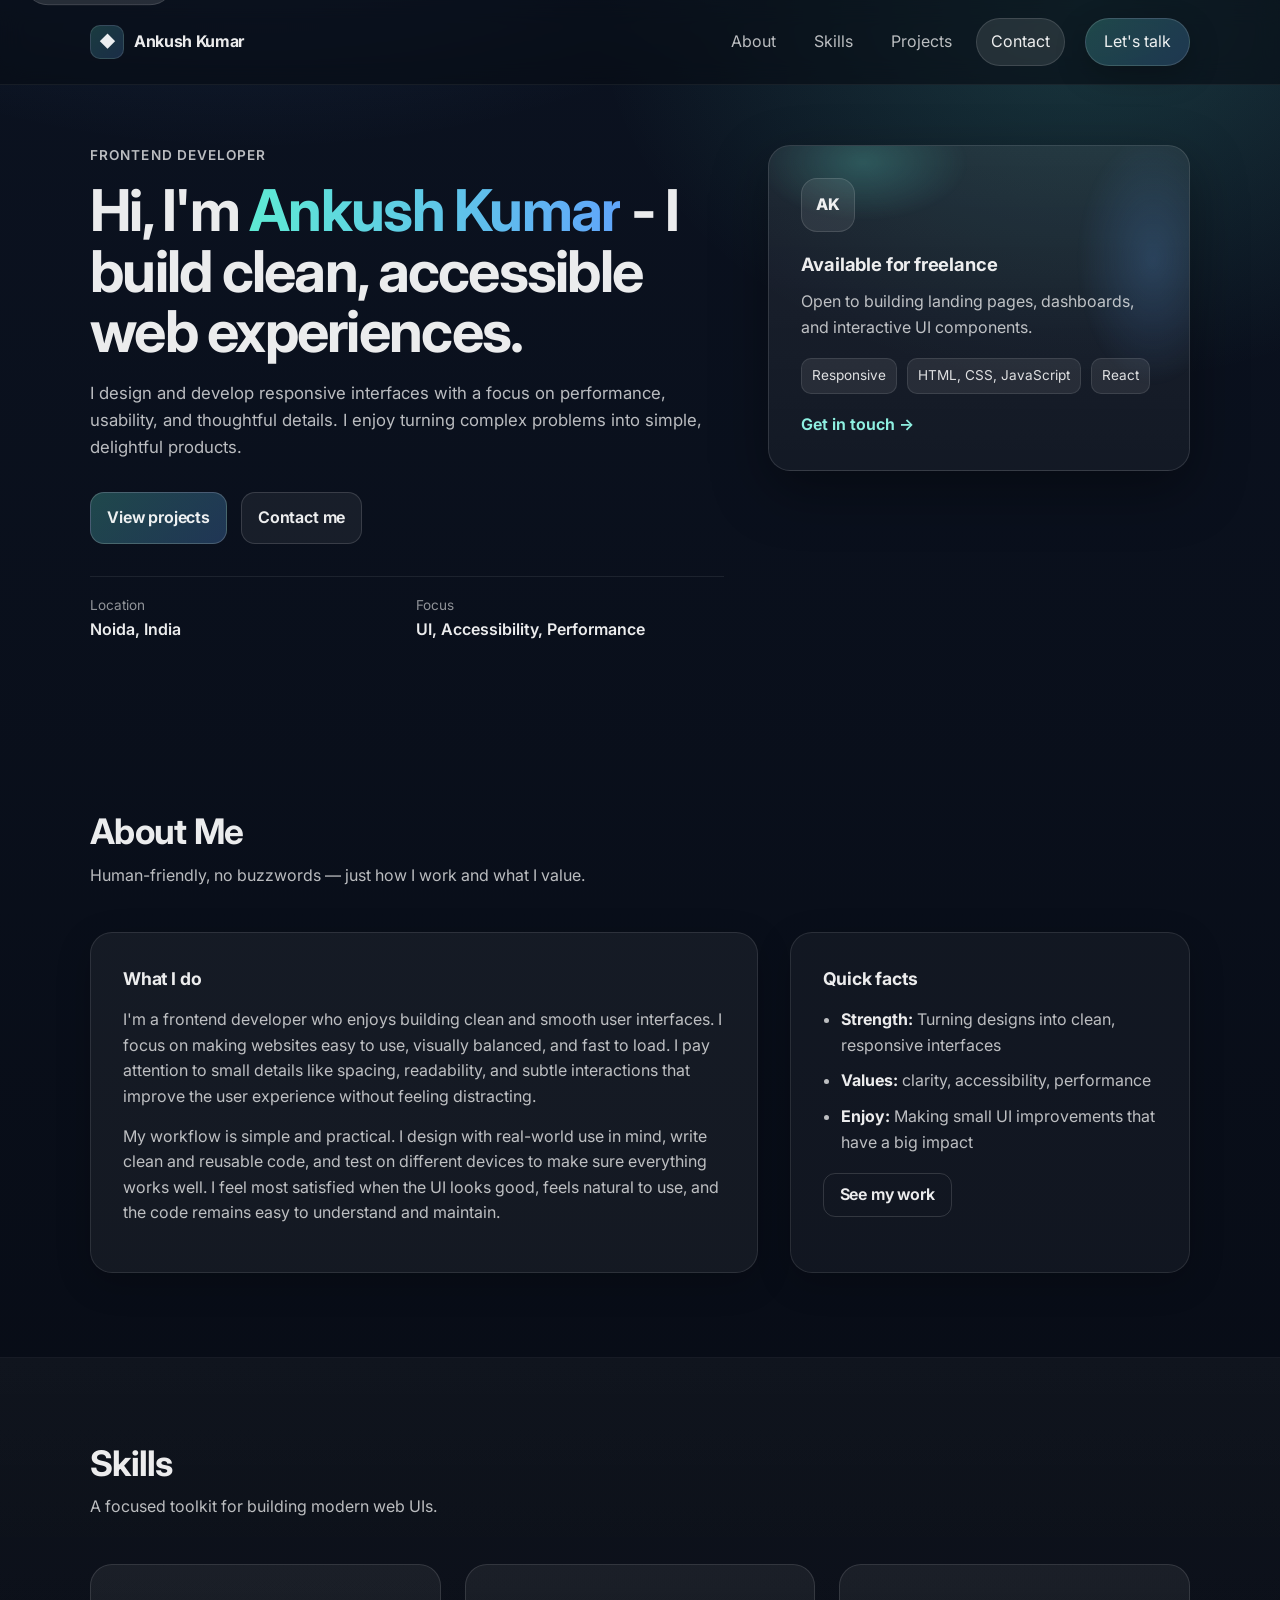
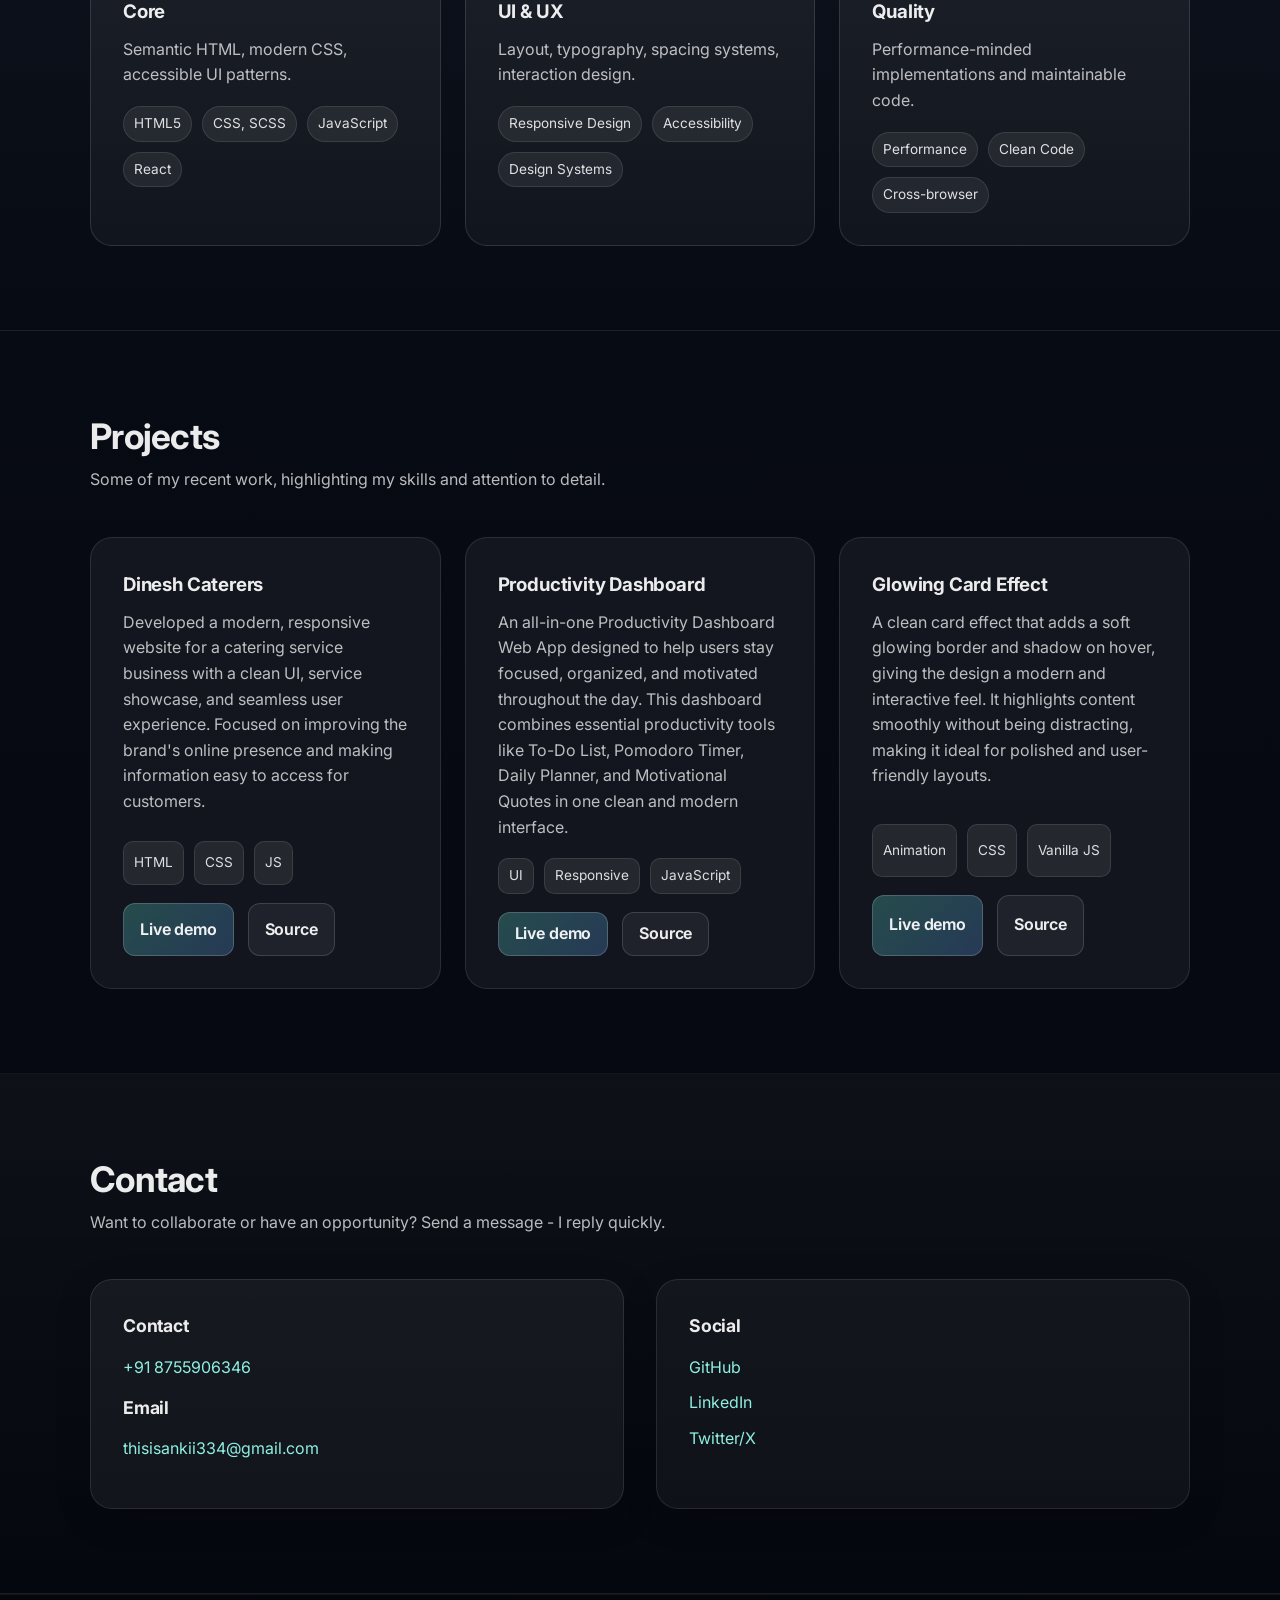
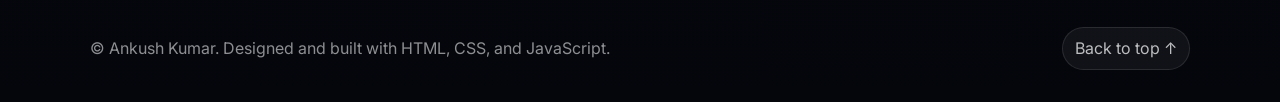
==== index.html @ 3cecad6c "initial" ====
<!doctype html>
<html lang="en">

<head>
    <meta charset="UTF-8" />
    <meta name="viewport" content="width=device-width, initial-scale=1" />
    <meta name="description" content="Personal portfolio of a Frontend Developer — projects, skills, and contact." />

    <title>Portfolio | Frontend Developer</title>

    <!--
      Tip: Replace "Your Name" everywhere with your real name.
      This site uses no frameworks/libraries — only HTML/CSS/JS.
    -->
    <link rel="preconnect" href="https://fonts.googleapis.com" />
    <link rel="preconnect" href="https://fonts.gstatic.com" crossorigin />
    <link href="https://fonts.googleapis.com/css2?family=Inter:wght@400;500;600;700&display=swap" rel="stylesheet" />

    <link rel="stylesheet" href="style.css" />
    <script defer src="script.js"></script>
</head>

<body>
    <!-- Skip link for keyboard/screen-reader users -->
    <a class="skip-link" href="#main">Skip to content</a>

    <!-- =========================
      Header / Navigation
    ========================== -->
    <header class="site-header" id="top">
        <div class="container header-inner">
            <a class="brand" href="#top" aria-label="Go to top">
                <span class="brand-mark" aria-hidden="true">◆</span>
                <span class="brand-text">Ankush Kumar</span>
            </a>

            <button class="nav-toggle" type="button" aria-expanded="false" aria-controls="site-nav">
                <span class="sr-only">Toggle navigation</span>
                <span class="nav-toggle-lines" aria-hidden="true"></span>
            </button>

            <nav class="site-nav" id="site-nav" aria-label="Primary">
                <a class="nav-link" href="#about">About</a>
                <a class="nav-link" href="#skills">Skills</a>
                <a class="nav-link" href="#projects">Projects</a>
                <a class="nav-link" href="#contact">Contact</a>
                <a class="nav-cta" href="#contact">Let's talk</a>
            </nav>
        </div>
    </header>

    <!-- =========================
      Main
    ========================== -->
    <main id="main">
        <!-- =========================
        Hero
      ========================== -->
        <section class="section hero" aria-label="Introduction">
            <div class="container hero-grid">
                <div class="hero-copy">
                    <p class="eyebrow">Frontend Developer</p>
                    <h1 class="hero-title">
                        Hi, I'm <span class="accent">Ankush Kumar</span> - I build clean, accessible web
                        experiences.
                    </h1>
                    <p class="hero-subtitle">
                        I design and develop responsive interfaces with a focus on performance, usability, and
                        thoughtful details. I enjoy turning complex problems into simple, delightful products.
                    </p>

                    <div class="hero-actions">
                        <a class="btn btn-primary" href="#projects">View projects</a>
                        <a class="btn btn-ghost" href="#contact">Contact me</a>
                    </div>

                    <div class="hero-meta">
                        <div class="meta-item">
                            <span class="meta-label">Location</span>
                            <span class="meta-value">Noida, India</span>
                        </div>
                        <div class="meta-item">
                            <span class="meta-label">Focus</span>
                            <span class="meta-value">UI, Accessibility, Performance</span>
                        </div>
                    </div>
                </div>

                <!-- A simple "profile card" (no image required). Replace with your photo if desired. -->
                <div class="hero-card" aria-label="Profile highlight">
                    <div class="card-surface">
                        <div class="avatar" aria-hidden="true">
                            <span>AK</span>
                        </div>
                        <p class="card-title">Available for freelance</p>
                        <p class="card-text">
                            Open to building landing pages, dashboards, and interactive UI components.
                        </p>
                        <div class="card-tags" aria-label="Highlights">
                            <span class="tag">Responsive</span>
                            <span class="tag">HTML, CSS, JavaScript</span>
                            <span class="tag">React</span>
                        </div>
                        <a class="card-link" href="#contact">Get in touch →</a>
                    </div>
                </div>
            </div>
        </section>

        <!-- =========================
        About
      ========================== -->
        <section class="section" id="about" aria-labelledby="about-title">
            <div class="container">
                <div class="section-head">
                    <h2 class="section-title" id="about-title">About Me</h2>
                    <p class="section-kicker">
                        Human-friendly, no buzzwords — just how I work and what I value.
                    </p>
                </div>

                <div class="about-grid">
                    <article class="panel">
                        <h3 class="panel-title">What I do</h3>
                        <p class="panel-text">
                            I'm a frontend developer who enjoys building clean and smooth user interfaces. I focus on
                            making websites easy to use, visually balanced, and fast to load. I pay attention to small
                            details like spacing, readability, and subtle interactions that improve the user experience
                            without feeling distracting.
                        </p>
                        <p class="panel-text">
                            My workflow is simple and practical. I design with real-world use in mind, write clean and
                            reusable code, and test on different devices to make sure everything works well. I feel most
                            satisfied when the UI looks good, feels natural to use, and the code remains easy to
                            understand and maintain.
                        </p>
                    </article>

                    <aside class="panel panel-muted" aria-label="Quick facts">
                        <h3 class="panel-title">Quick facts</h3>
                        <ul class="facts">
                            <li><strong>Strength:</strong> Turning designs into clean, responsive interfaces</li>
                            <li><strong>Values:</strong> clarity, accessibility, performance</li>
                            <li><strong>Enjoy:</strong> Making small UI improvements that have a big impact</li>
                        </ul>
                        <a class="btn btn-small" href="#projects">See my work</a>
                    </aside>
                </div>
            </div>
        </section>

        <!-- =========================
        Skills
      ========================== -->
        <section class="section section-alt" id="skills" aria-labelledby="skills-title">
            <div class="container">
                <div class="section-head">
                    <h2 class="section-title" id="skills-title">Skills</h2>
                    <p class="section-kicker">A focused toolkit for building modern web UIs.</p>
                </div>

                <div class="skills-grid" role="list">
                    <div class="skill-card" role="listitem">
                        <h3 class="skill-title">Core</h3>
                        <p class="skill-text">Semantic HTML, modern CSS, accessible UI patterns.</p>
                        <div class="pill-row" aria-label="Core skills">
                            <span class="pill">HTML5</span>
                            <span class="pill">CSS, SCSS</span>
                            <span class="pill">JavaScript</span>
                            <span class="pill">React</span>
                        </div>
                    </div>

                    <div class="skill-card" role="listitem">
                        <h3 class="skill-title">UI & UX</h3>
                        <p class="skill-text">Layout, typography, spacing systems, interaction design.</p>
                        <div class="pill-row" aria-label="UI skills">
                            <span class="pill">Responsive Design</span>
                            <span class="pill">Accessibility</span>
                            <span class="pill">Design Systems</span>
                        </div>
                    </div>

                    <div class="skill-card" role="listitem">
                        <h3 class="skill-title">Quality</h3>
                        <p class="skill-text">Performance-minded implementations and maintainable code.</p>
                        <div class="pill-row" aria-label="Quality skills">
                            <span class="pill">Performance</span>
                            <span class="pill">Clean Code</span>
                            <span class="pill">Cross-browser</span>
                        </div>
                    </div>
                </div>
            </div>
        </section>

        <!-- =========================
        Projects
      ========================== -->
        <section class="section" id="projects" aria-labelledby="projects-title">
            <div class="container">
                <div class="section-head">
                    <h2 class="section-title" id="projects-title">Projects</h2>
                    <p class="section-kicker">
                        Some of my recent work, highlighting my skills and attention to detail.
                    </p>
                </div>

                <div class="projects-grid">
                    <article class="project-card">
                        <div class="project-top">
                            <h3 class="project-title">Dinesh Caterers</h3>
                            <p class="project-desc">
                                Developed a modern, responsive website for a catering service business with a clean UI,
                                service showcase, and seamless user experience. Focused on improving the brand's online
                                presence and making
                                information easy to access for customers.
                            </p>
                        </div>
                        <div class="project-tags" aria-label="Tech used">
                            <span class="tag">HTML</span>
                            <span class="tag">CSS</span>
                            <span class="tag">JS</span>
                        </div>
                        <div class="project-actions">
                            <a class="btn btn-small btn-primary" href="https://www.dineshcaterers.com/" target="_blank"
                                rel="noreferrer">
                                Live demo
                            </a>
                            <a class="btn btn-small btn-ghost" href="https://github.com/Ankush4021/Dinesh-Caterers"
                                target="_blank" rel="noreferrer">
                                Source
                            </a>
                        </div>
                    </article>

                    <article class="project-card">
                        <div class="project-top">
                            <h3 class="project-title">Productivity Dashboard </h3>
                                <p class="project-desc">
                                    An all-in-one Productivity Dashboard Web App designed to help users stay focused,
                                    organized, and motivated throughout the day. This dashboard combines essential productivity tools like To-Do List, Pomodoro Timer, Daily Planner, and Motivational Quotes in one clean and modern interface.
                                </p>
                        </div>
                        <div class="project-tags" aria-label="Tech used">
                            <span class="tag">UI</span>
                            <span class="tag">Responsive</span>
                            <span class="tag">JavaScript</span>
                        </div>
                        <div class="project-actions">
                            <a class="btn btn-small btn-primary" href="https://ankush4021.github.io/Productivity-DashBoard/" target="_blank" rel="noreferrer">
                                Live demo
                            </a>
                            <a class="btn btn-small btn-ghost" href="https://github.com/Ankush4021/Productivity-DashBoard" target="_blank" rel="noreferrer">
                                Source
                            </a>
                        </div>
                    </article>

                    <article class="project-card">
                        <div class="project-top">
                            <h3 class="project-title">Glowing Card Effect</h3>
                            <p class="project-desc">
                                A clean card effect that adds a soft glowing border and shadow on hover, giving the design a modern and interactive feel. It highlights content smoothly without being distracting, making it ideal for polished and user-friendly layouts.
                            </p>
                        </div>
                        <div class="project-tags" aria-label="Tech used">
                            <span class="tag">Animation</span>
                            <span class="tag">CSS</span>
                            <span class="tag">Vanilla JS</span>
                        </div>
                        <div class="project-actions">
                            <a class="btn btn-small btn-primary" href="https://ankush4021.github.io/Cohort2.0Tasks/Tasks/Task11/index.html" target="_blank" rel="noreferrer">
                                Live demo
                            </a>
                            <a class="btn btn-small btn-ghost" href="https://github.com/Ankush4021/Cohort2.0Tasks" target="_blank" rel="noreferrer">
                                Source
                            </a>
                        </div>
                    </article>
                </div>
            </div>
        </section>

        <!-- =========================
        Contact
      ========================== -->
        <section class="section section-alt" id="contact" aria-labelledby="contact-title">
            <div class="container">
                <div class="section-head">
                    <h2 class="section-title" id="contact-title">Contact</h2>
                    <p class="section-kicker">
                        Want to collaborate or have an opportunity? Send a message - I reply quickly.
                    </p>
                </div>

                <div class="contact-grid">
                    <div class="panel">
                        <h3 class="panel-title">Contact</h3>
                        <p class="panel-text">
                            <a class="link" href="tel:+918755906346">+91 8755906346</a>
                        </p>
                        <h3 class="panel-title">Email</h3>
                        <p class="panel-text">
                            <a class="link" href="mailto:thisisankii334@gmail.com">thisisankii334@gmail.com</a>
                        </p>
                        
                    </div>

                    <div class="panel panel-muted">
                        <h3 class="panel-title">Social</h3>
                        <ul class="social-links" aria-label="Social links">
                            <li><a class="link" href="https://github.com/Ankush4021" target="_blank" rel="noreferrer">GitHub</a></li>
                            <li><a class="link" href="www.linkedin.com/in/ankush-kumar-b07173226" target="_blank" rel="noreferrer">LinkedIn</a></li>
                            <li><a class="link" href="https://x.com/ankushkumar1815" target="_blank" rel="noreferrer">Twitter/X</a></li>
                        </ul>
                        
                    </div>
                </div>
            </div>
        </section>
    </main>

    <!-- =========================
      Footer
    ========================== -->
    <footer class="site-footer">
        <div class="container footer-inner">
            <p class="footer-text">
                © <span id="year"></span> Ankush Kumar. Designed and built with HTML, CSS, and JavaScript.
            </p>
            <a class="back-to-top" href="#main">Back to top ↑</a>
        </div>
    </footer>
</body>

</html>
---- style.css ----
/* =========================
   Design Tokens
========================= */
:root {
  /* Typography */
  --font-sans: "Inter", system-ui, -apple-system, Segoe UI, Roboto, Arial, sans-serif;

  /* Colors */
  --bg: #0b1220;
  --bg-2: #0f1a2f;
  --surface: rgba(255, 255, 255, 0.06);
  --surface-2: rgba(255, 255, 255, 0.1);
  --text: rgba(255, 255, 255, 0.92);
  --muted: rgba(255, 255, 255, 0.72);
  --faint: rgba(255, 255, 255, 0.55);
  --border: rgba(255, 255, 255, 0.12);
  --shadow: 0 20px 55px rgba(0, 0, 0, 0.35);

  --accent: #5eead4; /* teal */
  --accent-2: #60a5fa; /* blue */

  /* Radii */
  --r-sm: 10px;
  --r-md: 16px;
  --r-lg: 22px;

  /* Spacing scale */
  --s-1: 6px;
  --s-2: 10px;
  --s-3: 14px;
  --s-4: 18px;
  --s-5: 24px;
  --s-6: 32px;
  --s-7: 44px;
  --s-8: 60px;
  --s-9: 84px;

  /* Motion */
  --ease: cubic-bezier(0.22, 1, 0.36, 1);
  --dur-1: 160ms;
  --dur-2: 260ms;
  --dur-3: 520ms;
}

/* =========================
   Base / Reset
========================= */
*,
*::before,
*::after {
  box-sizing: border-box;
}

html {
  scroll-behavior: smooth; /* JS also enhances this for older cases + offset handling */
}

/* Ensure in-page anchors don't hide behind the sticky header */
section[id] {
  scroll-margin-top: 92px;
}

body {
  margin: 0;
  font-family: var(--font-sans);
  color: var(--text);
  background:
    radial-gradient(1200px 800px at 20% -10%, rgba(96, 165, 250, 0.22), transparent 60%),
    radial-gradient(900px 700px at 85% 0%, rgba(94, 234, 212, 0.18), transparent 55%),
    linear-gradient(180deg, var(--bg), #070b14 55%, #05070e 100%);
  line-height: 1.6;
}

img {
  max-width: 100%;
  display: block;
}

a {
  color: inherit;
  text-decoration: none;
}

/* Visible focus for keyboard users */
:focus-visible {
  outline: 3px solid color-mix(in srgb, var(--accent) 70%, white 30%);
  outline-offset: 3px;
}

/* Screen-reader-only text */
.sr-only {
  position: absolute;
  width: 1px;
  height: 1px;
  padding: 0;
  margin: -1px;
  overflow: hidden;
  clip: rect(0, 0, 0, 0);
  border: 0;
}

/* Skip link (appears on focus) */
.skip-link {
  position: absolute;
  left: var(--s-5);
  top: var(--s-5);
  padding: var(--s-2) var(--s-4);
  border-radius: 999px;
  background: rgba(255, 255, 255, 0.12);
  border: 1px solid var(--border);
  transform: translateY(-140%);
  transition: transform var(--dur-2) var(--ease);
  z-index: 999;
}
.skip-link:focus {
  transform: translateY(0);
}

/* =========================
   Layout Helpers
========================= */
.container {
  width: min(1100px, calc(100% - 2 * var(--s-5)));
  margin-inline: auto;
}

.section {
  padding: var(--s-9) 0;
}

.section-alt {
  background: linear-gradient(180deg, rgba(255, 255, 255, 0.03), transparent);
  border-top: 1px solid rgba(255, 255, 255, 0.06);
  border-bottom: 1px solid rgba(255, 255, 255, 0.06);
}

.section-head {
  display: grid;
  gap: var(--s-2);
  margin-bottom: var(--s-7);
}

.section-title {
  font-size: clamp(1.6rem, 1.1rem + 1.6vw, 2.2rem);
  line-height: 1.2;
  letter-spacing: -0.02em;
  margin: 0;
}

.section-kicker {
  margin: 0;
  color: var(--muted);
  max-width: 65ch;
}

/* =========================
   Header / Nav
========================= */
.site-header {
  position: sticky;
  top: 0;
  z-index: 50;
  backdrop-filter: blur(12px);
  background: rgba(8, 12, 20, 0.62);
  border-bottom: 1px solid rgba(255, 255, 255, 0.06);
}

.header-inner {
  display: flex;
  align-items: center;
  justify-content: space-between;
  padding: var(--s-4) 0;
}

.brand {
  display: inline-flex;
  align-items: center;
  gap: var(--s-2);
  font-weight: 700;
  letter-spacing: -0.02em;
}

.brand-mark {
  display: inline-grid;
  place-items: center;
  width: 34px;
  height: 34px;
  border-radius: 10px;
  background: linear-gradient(135deg, rgba(94, 234, 212, 0.2), rgba(96, 165, 250, 0.2));
  border: 1px solid rgba(255, 255, 255, 0.12);
}

.site-nav {
  display: flex;
  align-items: center;
  gap: var(--s-2);
}

.nav-link {
  padding: var(--s-2) var(--s-3);
  border-radius: 999px;
  color: var(--muted);
  transition:
    background var(--dur-1) var(--ease),
    color var(--dur-1) var(--ease),
    transform var(--dur-1) var(--ease);
}
.nav-link:hover {
  color: var(--text);
  background: rgba(255, 255, 255, 0.08);
  transform: translateY(-1px);
}
.nav-link.is-active {
  color: var(--text);
  background: rgba(255, 255, 255, 0.10);
  border: 1px solid rgba(255, 255, 255, 0.12);
}

.nav-cta {
  margin-left: var(--s-2);
  padding: var(--s-2) var(--s-4);
  border-radius: 999px;
  background: linear-gradient(135deg, rgba(94, 234, 212, 0.22), rgba(96, 165, 250, 0.22));
  border: 1px solid rgba(255, 255, 255, 0.14);
  box-shadow: 0 10px 30px rgba(0, 0, 0, 0.25);
  transition: transform var(--dur-2) var(--ease), background var(--dur-2) var(--ease);
}
.nav-cta:hover {
  transform: translateY(-1px);
  background: linear-gradient(135deg, rgba(94, 234, 212, 0.28), rgba(96, 165, 250, 0.28));
}

/* Mobile nav button */
.nav-toggle {
  display: none;
  border: 1px solid rgba(255, 255, 255, 0.14);
  background: rgba(255, 255, 255, 0.06);
  border-radius: 12px;
  width: 44px;
  height: 44px;
  padding: 0;
  cursor: pointer;
}

.nav-toggle-lines {
  width: 18px;
  height: 2px;
  background: var(--text);
  display: block;
  margin-inline: auto;
  position: relative;
  border-radius: 999px;
}
.nav-toggle-lines::before,
.nav-toggle-lines::after {
  content: "";
  position: absolute;
  left: 0;
  width: 18px;
  height: 2px;
  background: var(--text);
  border-radius: 999px;
  transition: transform var(--dur-2) var(--ease), top var(--dur-2) var(--ease);
}
.nav-toggle-lines::before {
  top: -6px;
}
.nav-toggle-lines::after {
  top: 6px;
}

/* When mobile menu is open, animate hamburger into an X */
.site-header.is-open .nav-toggle-lines {
  background: transparent;
}
.site-header.is-open .nav-toggle-lines::before {
  top: 0;
  transform: rotate(45deg);
}
.site-header.is-open .nav-toggle-lines::after {
  top: 0;
  transform: rotate(-45deg);
}

/* =========================
   Hero
========================= */
.hero {
  padding-top: var(--s-8);
}

.hero-grid {
  display: grid;
  grid-template-columns: 1.2fr 0.8fr;
  align-items: start;
  gap: var(--s-7);
}

.eyebrow {
  margin: 0 0 var(--s-3);
  color: var(--muted);
  font-weight: 600;
  letter-spacing: 0.08em;
  text-transform: uppercase;
  font-size: 0.85rem;
}

.hero-title {
  margin: 0 0 var(--s-4);
  font-size: clamp(2.2rem, 1.4rem + 3.2vw, 3.6rem);
  line-height: 1.05;
  letter-spacing: -0.03em;
}

.accent {
  background: linear-gradient(90deg, var(--accent), var(--accent-2));
  -webkit-background-clip: text;
  background-clip: text;
  color: transparent;
}

.hero-subtitle {
  margin: 0 0 var(--s-6);
  color: var(--muted);
  font-size: 1.05rem;
  max-width: 68ch;
}

.hero-actions {
  display: flex;
  gap: var(--s-3);
  flex-wrap: wrap;
  margin-bottom: var(--s-6);
}

.hero-meta {
  display: grid;
  grid-template-columns: repeat(2, minmax(0, 1fr));
  gap: var(--s-4);
  padding-top: var(--s-4);
  border-top: 1px solid rgba(255, 255, 255, 0.08);
}

.meta-label {
  display: block;
  color: var(--faint);
  font-size: 0.85rem;
}
.meta-value {
  display: block;
  font-weight: 600;
}

.hero-card .card-surface {
  border-radius: var(--r-lg);
  background: linear-gradient(180deg, rgba(255, 255, 255, 0.07), rgba(255, 255, 255, 0.04));
  border: 1px solid rgba(255, 255, 255, 0.12);
  box-shadow: var(--shadow);
  padding: var(--s-6);
  position: relative;
  overflow: hidden;
  transform: translateY(0);
  transition: transform var(--dur-2) var(--ease);
}
.hero-card .card-surface:hover {
  transform: translateY(-4px);
}
.hero-card .card-surface::before {
  content: "";
  position: absolute;
  inset: -80px;
  background:
    radial-gradient(closest-side at 30% 20%, rgba(94, 234, 212, 0.22), transparent 60%),
    radial-gradient(closest-side at 80% 40%, rgba(96, 165, 250, 0.20), transparent 65%);
  filter: blur(2px);
  pointer-events: none;
}
.hero-card * {
  position: relative;
}

.avatar {
  width: 54px;
  height: 54px;
  border-radius: 16px;
  display: grid;
  place-items: center;
  font-weight: 800;
  background: rgba(255, 255, 255, 0.08);
  border: 1px solid rgba(255, 255, 255, 0.12);
  margin-bottom: var(--s-4);
}

.card-title {
  margin: 0 0 var(--s-2);
  font-weight: 700;
  font-size: 1.15rem;
  letter-spacing: -0.01em;
}
.card-text {
  margin: 0 0 var(--s-4);
  color: var(--muted);
}
.card-tags {
  display: flex;
  flex-wrap: wrap;
  gap: var(--s-2);
  margin-bottom: var(--s-4);
}
.tag {
  display: inline-flex;
  align-items: center;
  padding: 6px 10px;
  border-radius: 10px;
  font-size: 0.85rem;
  color: rgba(255, 255, 255, 0.85);
  background: rgba(255, 255, 255, 0.08);
  border: 1px solid rgba(255, 255, 255, 0.10);
}
.card-link {
  color: color-mix(in srgb, var(--accent) 70%, white 30%);
  font-weight: 650;
  transition: transform var(--dur-1) var(--ease);
  display: inline-flex;
  gap: 6px;
}
.card-link:hover {
  transform: translateX(2px);
}

/* =========================
   Buttons & Links
========================= */
.btn {
  display: inline-flex;
  align-items: center;
  justify-content: center;
  gap: 10px;
  padding: 12px 16px;
  border-radius: 14px;
  border: 1px solid rgba(255, 255, 255, 0.14);
  font-weight: 650;
  letter-spacing: -0.01em;
  transition:
    transform var(--dur-2) var(--ease),
    background var(--dur-2) var(--ease),
    border-color var(--dur-2) var(--ease);
}
.btn:hover {
  transform: translateY(-2px);
}

.btn-primary {
  background: linear-gradient(135deg, rgba(94, 234, 212, 0.26), rgba(96, 165, 250, 0.26));
  border-color: rgba(255, 255, 255, 0.18);
}
.btn-ghost {
  background: rgba(255, 255, 255, 0.06);
}
.btn-small {
  padding: 8px 16px;
  border-radius: 12px;
}

.link {
  color: color-mix(in srgb, var(--accent) 70%, white 30%);
  text-decoration: underline;
  text-decoration-thickness: 2px;
  text-underline-offset: 3px;
  transition: color var(--dur-1) var(--ease);
}
.link:hover {
  color: color-mix(in srgb, var(--accent-2) 70%, white 30%);
}

/* =========================
   Panels / Cards
========================= */
.panel {
  background: rgba(255, 255, 255, 0.05);
  border: 1px solid rgba(255, 255, 255, 0.10);
  border-radius: var(--r-lg);
  padding: var(--s-6);
  box-shadow: 0 10px 35px rgba(0, 0, 0, 0.20);
}
.panel-muted {
  background: rgba(255, 255, 255, 0.04);
}
.panel-title {
  margin: 0 0 var(--s-3);
  font-size: 1.1rem;
  letter-spacing: -0.01em;
}
.panel-text {
  margin: 0 0 var(--s-3);
  color: var(--muted);
}
.panel-text.small {
  font-size: 0.95rem;
  color: var(--faint);
}

/* =========================
   About
========================= */
.about-grid {
  display: grid;
  grid-template-columns: 1.25fr 0.75fr;
  gap: var(--s-6);
}

.facts {
  margin: 0 0 var(--s-4);
  padding-left: 18px;
  color: var(--muted);
}
.facts li {
  margin-bottom: var(--s-2);
}
.facts strong {
  color: var(--text);
}

/* =========================
   Skills
========================= */
.skills-grid {
  display: grid;
  grid-template-columns: repeat(3, minmax(0, 1fr));
  gap: var(--s-5);
}

.skill-card {
  border-radius: var(--r-lg);
  padding: var(--s-6);
  background: linear-gradient(180deg, rgba(255, 255, 255, 0.06), rgba(255, 255, 255, 0.04));
  border: 1px solid rgba(255, 255, 255, 0.12);
  transition: transform var(--dur-2) var(--ease), border-color var(--dur-2) var(--ease);
}
.skill-card:hover {
  transform: translateY(-4px);
  border-color: rgba(255, 255, 255, 0.18);
}
.skill-title {
  margin: 0 0 var(--s-2);
  letter-spacing: -0.01em;
}
.skill-text {
  margin: 0 0 var(--s-4);
  color: var(--muted);
}

.pill-row {
  display: flex;
  flex-wrap: wrap;
  gap: var(--s-2);
}
.pill {
  padding: 6px 10px;
  border-radius: 999px;
  background: rgba(255, 255, 255, 0.07);
  border: 1px solid rgba(255, 255, 255, 0.10);
  font-size: 0.85rem;
  color: rgba(255, 255, 255, 0.86);
}

/* =========================
   Projects
========================= */
.projects-grid {
  display: grid;
  grid-template-columns: repeat(3, minmax(0, 1fr));
  gap: var(--s-5);
}

.project-card {
  border-radius: var(--r-lg);
  padding: var(--s-6);
  background: rgba(255, 255, 255, 0.05);
  border: 1px solid rgba(255, 255, 255, 0.10);
  transition:
    transform var(--dur-2) var(--ease),
    border-color var(--dur-2) var(--ease),
    background var(--dur-2) var(--ease);
  display: grid;
  gap: var(--s-4);
}
.project-card:hover {
  transform: translateY(-4px);
  border-color: rgba(255, 255, 255, 0.18);
  background: rgba(255, 255, 255, 0.06);
}

.project-title {
  margin: 0 0 var(--s-2);
  letter-spacing: -0.01em;
}
.project-desc {
  margin: 0;
  color: var(--muted);
}
.project-tags {
  display: flex;
  flex-wrap: wrap;
  gap: var(--s-2);
}
.project-actions {
  display: flex;
  gap: var(--s-3);
  flex-wrap: wrap;
}

/* =========================
   Contact
========================= */
.contact-grid {
  display: grid;
  grid-template-columns: 1fr 1fr;
  gap: var(--s-6);
}

.social-links {
  list-style: none;
  margin: 0 0 var(--s-3);
  padding: 0;
  display: grid;
  gap: var(--s-2);
}

.panel a{
    text-decoration: none;
}

/* =========================
   Footer
========================= */
.site-footer {
  padding: var(--s-6) 0;
  border-top: 1px solid rgba(255, 255, 255, 0.06);
  background: rgba(0, 0, 0, 0.15);
}

.footer-inner {
  display: flex;
  align-items: center;
  justify-content: space-between;
  gap: var(--s-4);
  flex-wrap: wrap;
}
.footer-text {
  margin: 0;
  color: var(--faint);
}
.back-to-top {
  color: var(--muted);
  padding: 8px 12px;
  border-radius: 999px;
  border: 1px solid rgba(255, 255, 255, 0.10);
  background: rgba(255, 255, 255, 0.05);
  transition: transform var(--dur-2) var(--ease), background var(--dur-2) var(--ease);
}
.back-to-top:hover {
  transform: translateY(-2px);
  background: rgba(255, 255, 255, 0.07);
}

/* =========================
   Scroll-reveal (JS toggles .is-visible)
========================= */
.reveal {
  opacity: 0;
  transform: translateY(10px);
  transition:
    opacity var(--dur-3) var(--ease),
    transform var(--dur-3) var(--ease);
}
.reveal.is-visible {
  opacity: 1;
  transform: translateY(0);
}

/* =========================
   Responsive
========================= */
@media (max-width: 980px) {
  .hero-grid {
    grid-template-columns: 1fr;
  }
  .hero-card {
    max-width: 520px;
  }
  .about-grid {
    grid-template-columns: 1fr;
  }
  .skills-grid {
    grid-template-columns: 1fr;
  }
  .projects-grid {
    grid-template-columns: 1fr;
  }
  .contact-grid {
    grid-template-columns: 1fr;
  }

  /* Mobile nav: collapsible menu */
  .nav-toggle {
    display: inline-flex;
    align-items: center;
    justify-content: center;
  }
  .site-nav {
    position: absolute;
    top: 100%;
    left: 0;
    right: 0;
    padding: var(--s-4);
    margin: 0;
    display: grid;
    gap: var(--s-2);
    background: rgba(8, 12, 20, 0.92);
    border-bottom: 1px solid rgba(255, 255, 255, 0.08);
    transform-origin: top;
    transform: scaleY(0.92);
    opacity: 0;
    pointer-events: none;
    transition: opacity var(--dur-2) var(--ease), transform var(--dur-2) var(--ease);
  }
  .site-header {
    position: sticky;
  }
  .site-header.is-open .site-nav {
    opacity: 1;
    transform: scaleY(1);
    pointer-events: auto;
  }
  .nav-cta {
    margin-left: 0;
    text-align: center;
  }
}

/* Respect user motion preferences */
@media (prefers-reduced-motion: reduce) {
  html {
    scroll-behavior: auto;
  }
  * {
    transition-duration: 0.01ms !important;
    animation-duration: 0.01ms !important;
    animation-iteration-count: 1 !important;
  }
}
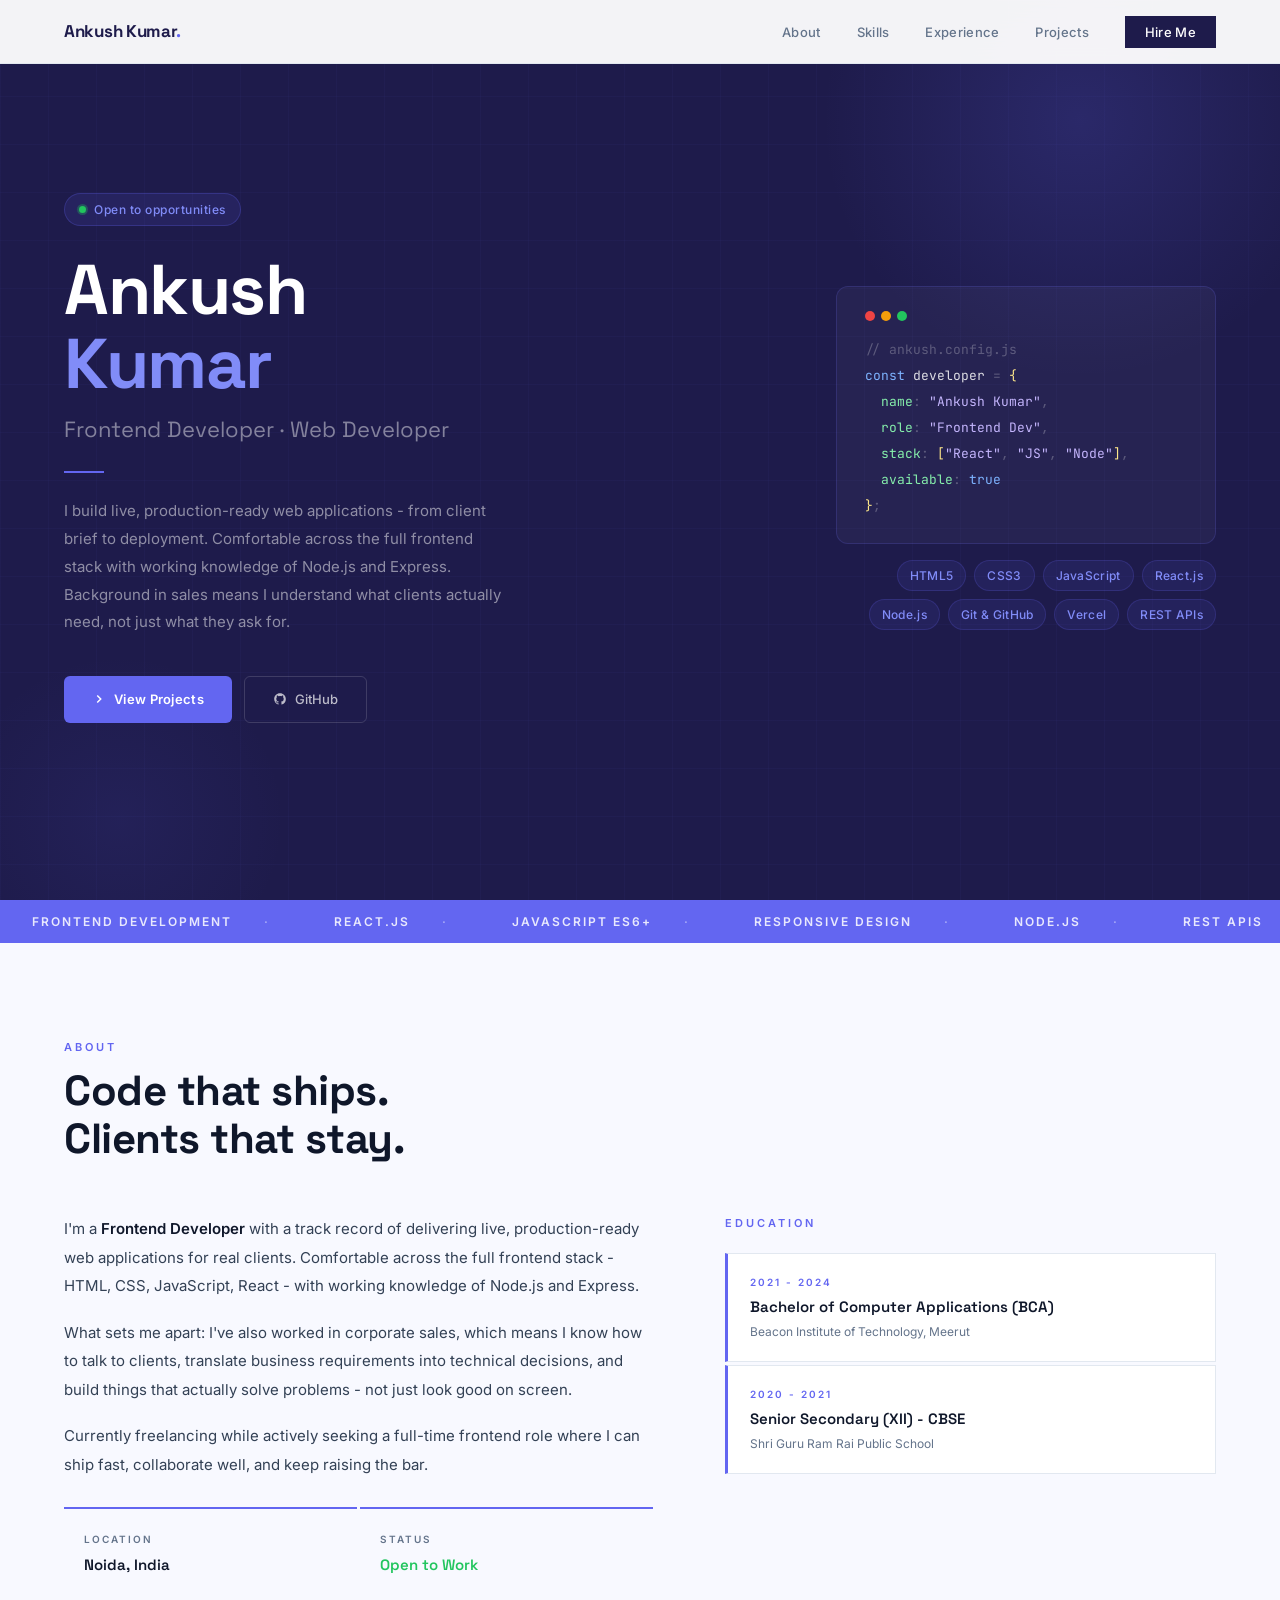
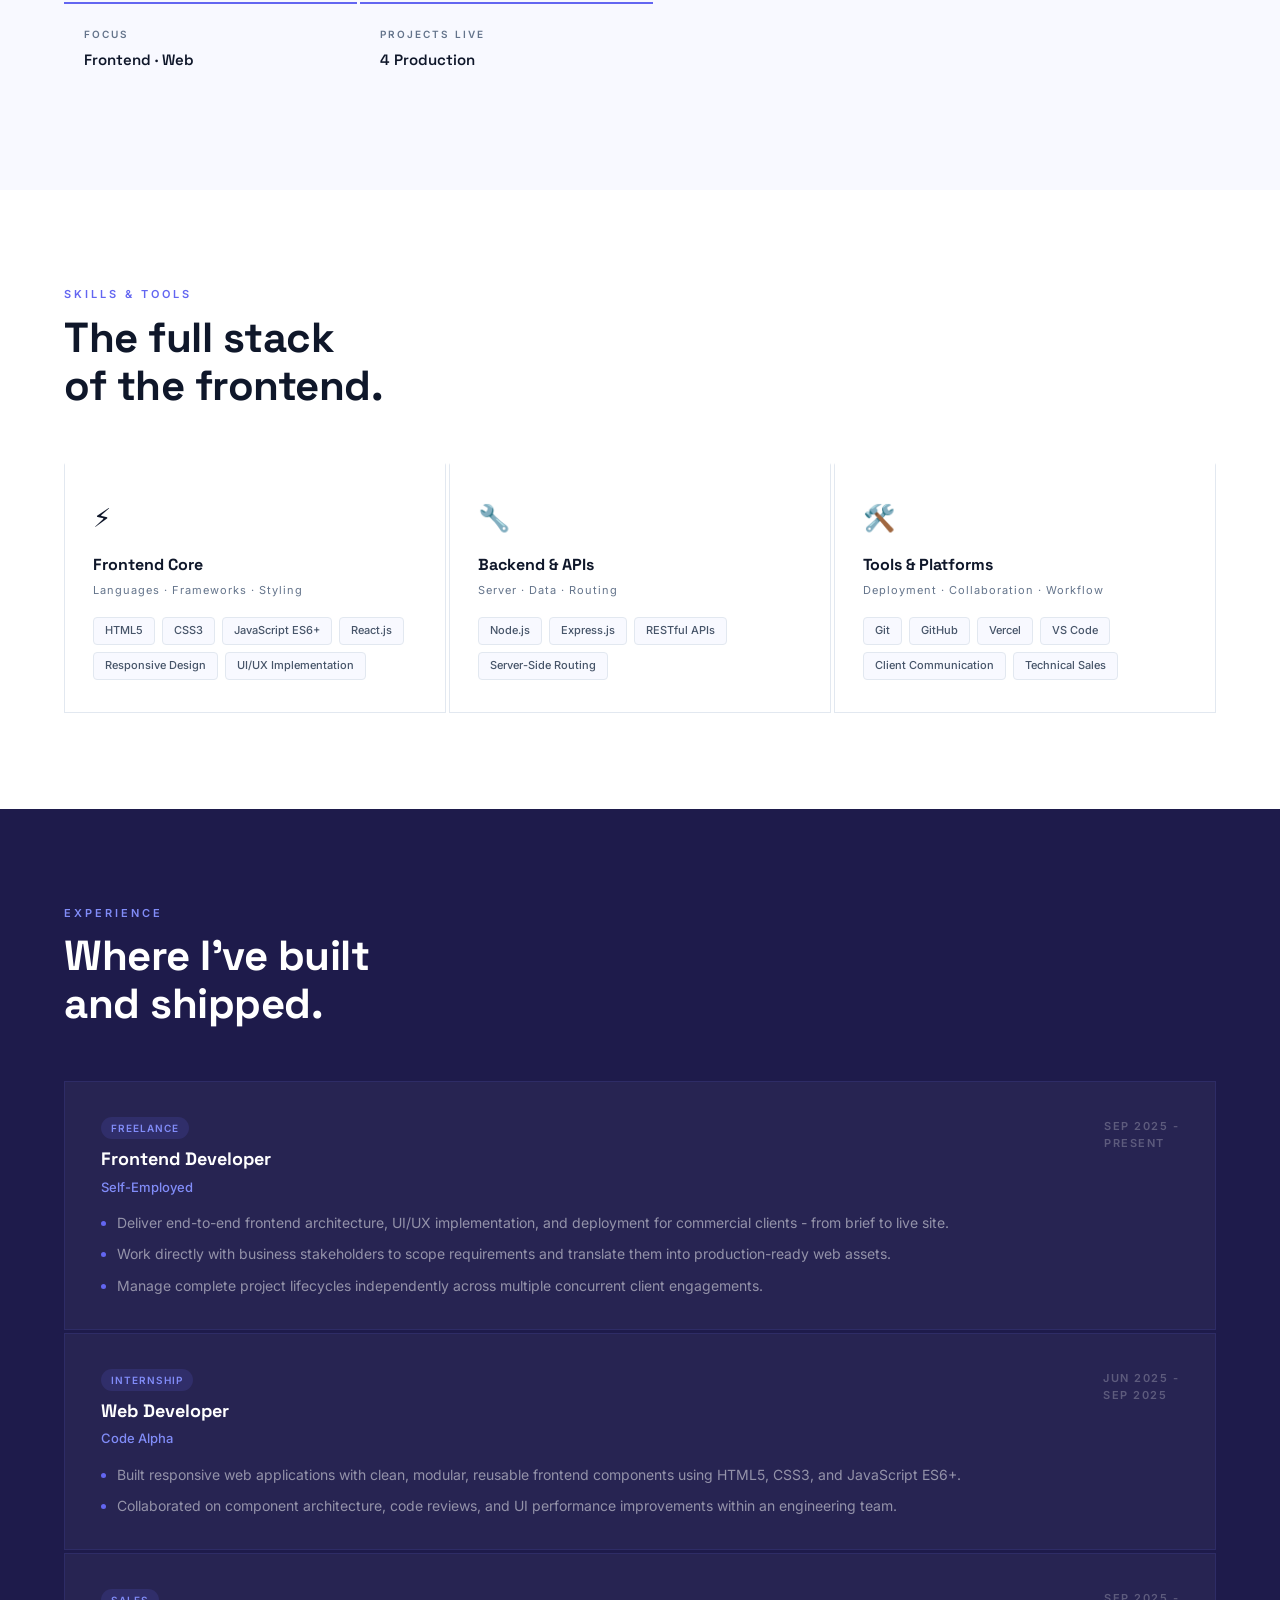
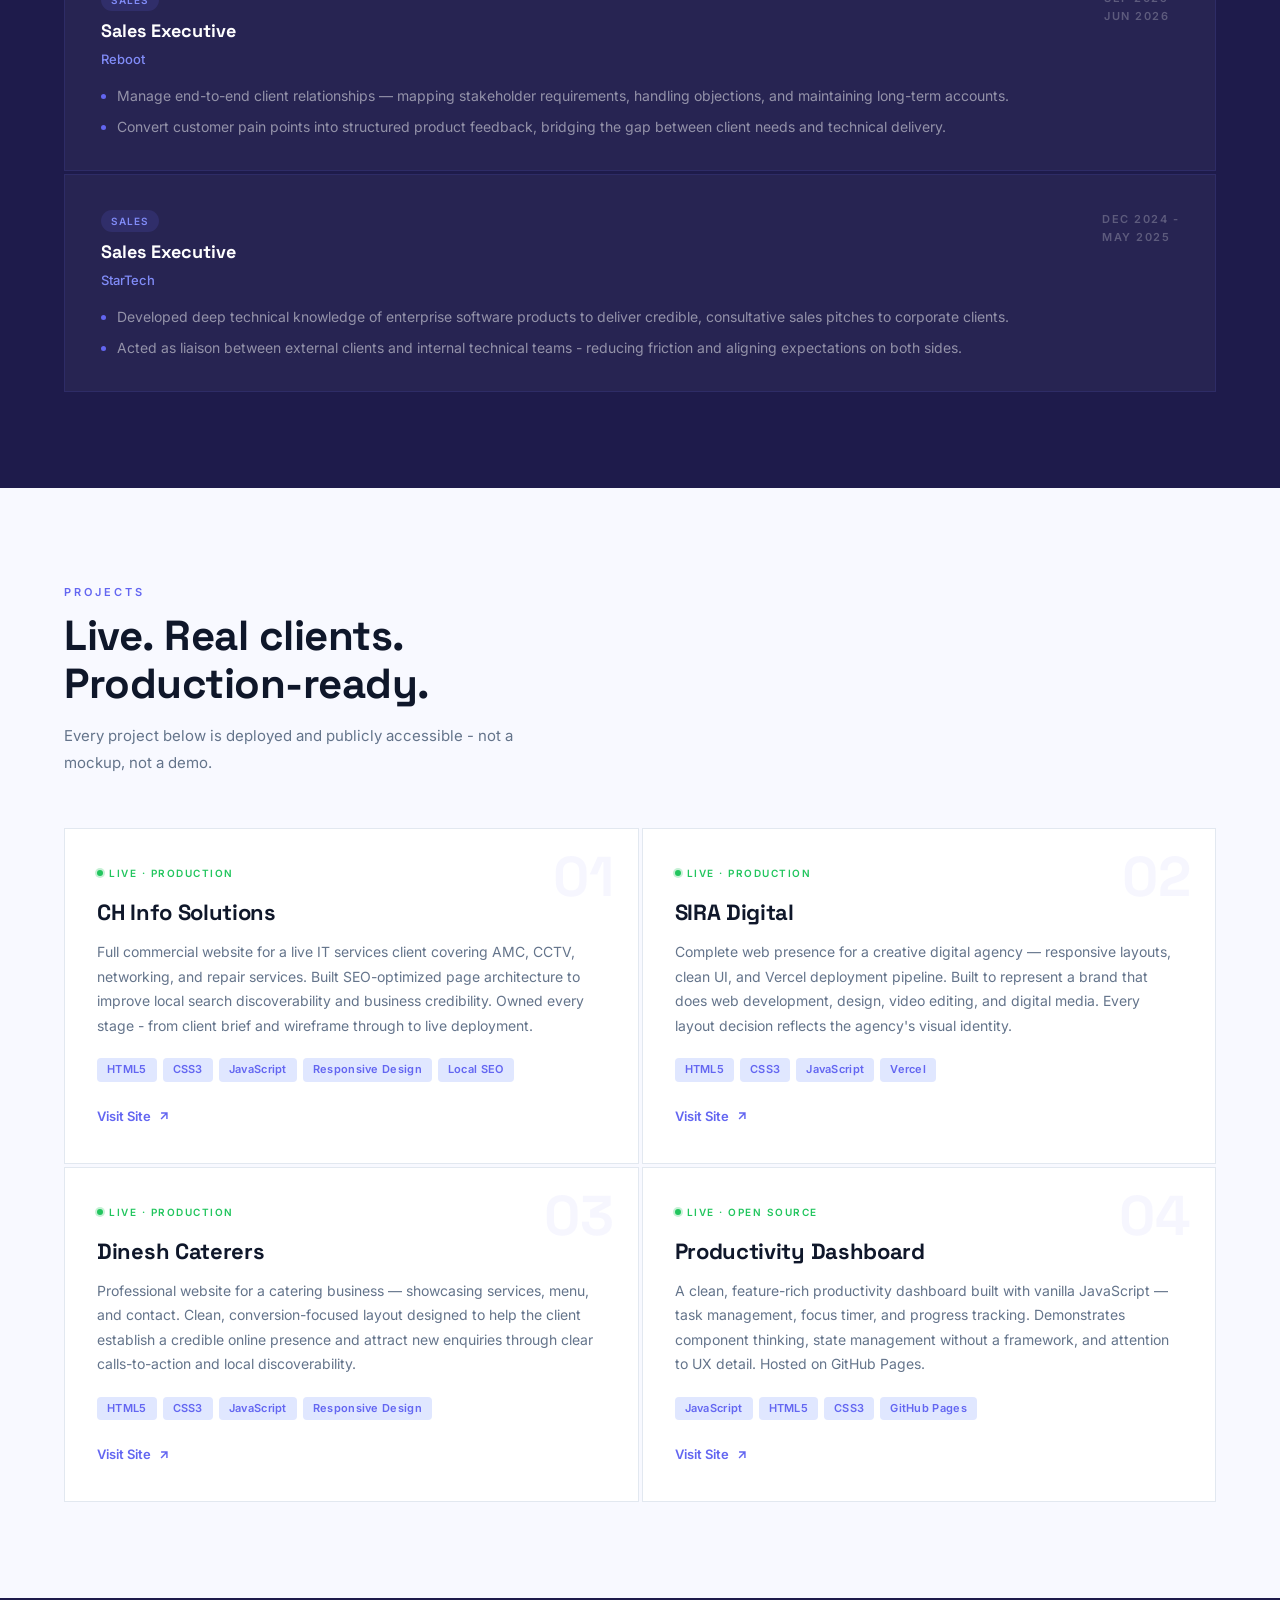
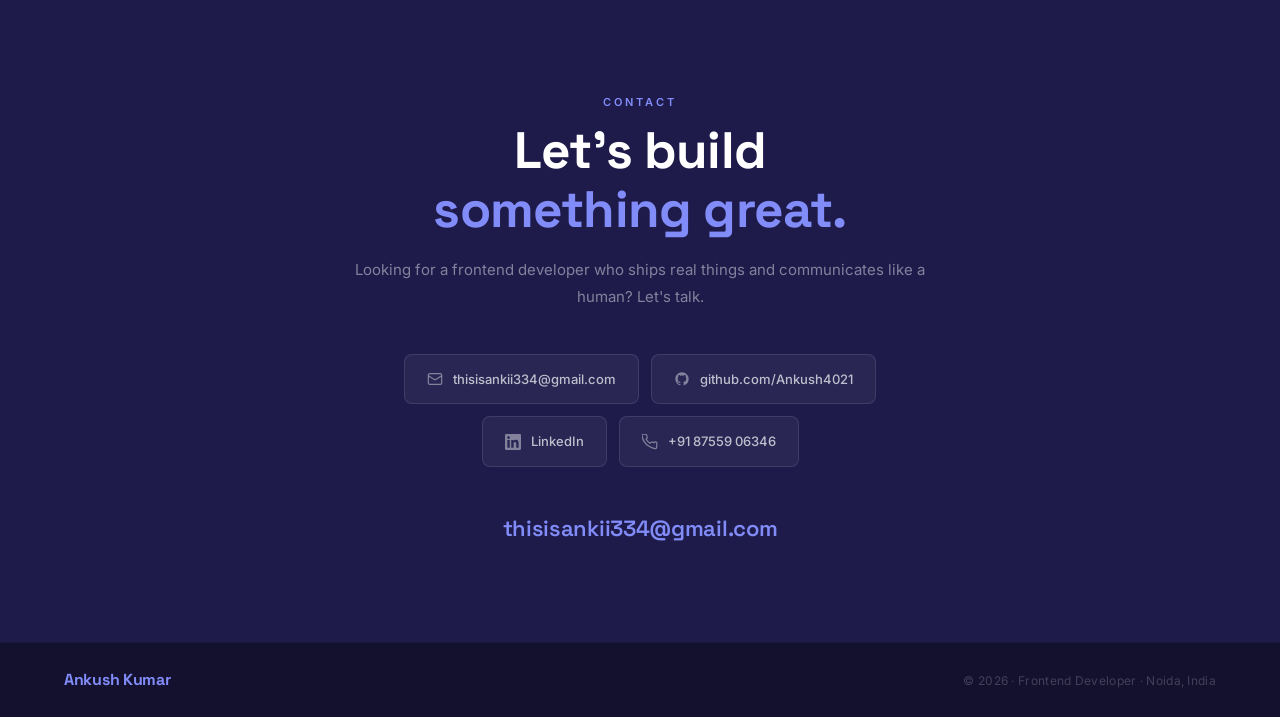
==== commit c35d2fa2: "Rename index file" ====
--- a/index.html
+++ b/index.html
@@ -1,337 +1,403 @@
-<!doctype html>
+<!DOCTYPE html>
 <html lang="en">
-
 <head>
-    <meta charset="UTF-8" />
-    <meta name="viewport" content="width=device-width, initial-scale=1" />
-    <meta name="description" content="Personal portfolio of a Frontend Developer — projects, skills, and contact." />
-
-    <title>Portfolio | Frontend Developer</title>
-
-    <!--
-      Tip: Replace "Your Name" everywhere with your real name.
-      This site uses no frameworks/libraries — only HTML/CSS/JS.
-    -->
-    <link rel="preconnect" href="https://fonts.googleapis.com" />
-    <link rel="preconnect" href="https://fonts.gstatic.com" crossorigin />
-    <link href="https://fonts.googleapis.com/css2?family=Inter:wght@400;500;600;700&display=swap" rel="stylesheet" />
-
-    <link rel="stylesheet" href="style.css" />
-    <script defer src="script.js"></script>
+  <meta charset="UTF-8">
+  <meta name="viewport" content="width=device-width, initial-scale=1.0">
+  <title>Ankush Kumar - Frontend Developer</title>
+  <meta name="description" content="Frontend Developer building production-ready web applications. HTML, CSS, JavaScript, React — Noida, India.">
+  <link rel="preconnect" href="https://fonts.googleapis.com">
+  <link rel="preconnect" href="https://fonts.gstatic.com" crossorigin>
+  <link href="https://fonts.googleapis.com/css2?family=Inter:wght@300;400;500;600&family=Space+Grotesk:wght@400;500;600;700;800&family=JetBrains+Mono:wght@400;500&display=swap" rel="stylesheet">
+  <link rel="stylesheet" href="ankush-portfolio.css">
 </head>
-
 <body>
-    <!-- Skip link for keyboard/screen-reader users -->
-    <a class="skip-link" href="#main">Skip to content</a>
-
-    <!-- =========================
-      Header / Navigation
-    ========================== -->
-    <header class="site-header" id="top">
-        <div class="container header-inner">
-            <a class="brand" href="#top" aria-label="Go to top">
-                <span class="brand-mark" aria-hidden="true">◆</span>
-                <span class="brand-text">Ankush Kumar</span>
-            </a>
-
-            <button class="nav-toggle" type="button" aria-expanded="false" aria-controls="site-nav">
-                <span class="sr-only">Toggle navigation</span>
-                <span class="nav-toggle-lines" aria-hidden="true"></span>
-            </button>
-
-            <nav class="site-nav" id="site-nav" aria-label="Primary">
-                <a class="nav-link" href="#about">About</a>
-                <a class="nav-link" href="#skills">Skills</a>
-                <a class="nav-link" href="#projects">Projects</a>
-                <a class="nav-link" href="#contact">Contact</a>
-                <a class="nav-cta" href="#contact">Let's talk</a>
-            </nav>
-        </div>
-    </header>
-
-    <!-- =========================
-      Main
-    ========================== -->
-    <main id="main">
-        <!-- =========================
-        Hero
-      ========================== -->
-        <section class="section hero" aria-label="Introduction">
-            <div class="container hero-grid">
-                <div class="hero-copy">
-                    <p class="eyebrow">Frontend Developer</p>
-                    <h1 class="hero-title">
-                        Hi, I'm <span class="accent">Ankush Kumar</span> - I build clean, accessible web
-                        experiences.
-                    </h1>
-                    <p class="hero-subtitle">
-                        I design and develop responsive interfaces with a focus on performance, usability, and
-                        thoughtful details. I enjoy turning complex problems into simple, delightful products.
-                    </p>
-
-                    <div class="hero-actions">
-                        <a class="btn btn-primary" href="#projects">View projects</a>
-                        <a class="btn btn-ghost" href="#contact">Contact me</a>
-                    </div>
-
-                    <div class="hero-meta">
-                        <div class="meta-item">
-                            <span class="meta-label">Location</span>
-                            <span class="meta-value">Noida, India</span>
-                        </div>
-                        <div class="meta-item">
-                            <span class="meta-label">Focus</span>
-                            <span class="meta-value">UI, Accessibility, Performance</span>
-                        </div>
-                    </div>
-                </div>
-
-                <!-- A simple "profile card" (no image required). Replace with your photo if desired. -->
-                <div class="hero-card" aria-label="Profile highlight">
-                    <div class="card-surface">
-                        <div class="avatar" aria-hidden="true">
-                            <span>AK</span>
-                        </div>
-                        <p class="card-title">Available for freelance</p>
-                        <p class="card-text">
-                            Open to building landing pages, dashboards, and interactive UI components.
-                        </p>
-                        <div class="card-tags" aria-label="Highlights">
-                            <span class="tag">Responsive</span>
-                            <span class="tag">HTML, CSS, JavaScript</span>
-                            <span class="tag">React</span>
-                        </div>
-                        <a class="card-link" href="#contact">Get in touch →</a>
-                    </div>
-                </div>
-            </div>
-        </section>
-
-        <!-- =========================
-        About
-      ========================== -->
-        <section class="section" id="about" aria-labelledby="about-title">
-            <div class="container">
-                <div class="section-head">
-                    <h2 class="section-title" id="about-title">About Me</h2>
-                    <p class="section-kicker">
-                        Human-friendly, no buzzwords — just how I work and what I value.
-                    </p>
-                </div>
-
-                <div class="about-grid">
-                    <article class="panel">
-                        <h3 class="panel-title">What I do</h3>
-                        <p class="panel-text">
-                            I'm a frontend developer who enjoys building clean and smooth user interfaces. I focus on
-                            making websites easy to use, visually balanced, and fast to load. I pay attention to small
-                            details like spacing, readability, and subtle interactions that improve the user experience
-                            without feeling distracting.
-                        </p>
-                        <p class="panel-text">
-                            My workflow is simple and practical. I design with real-world use in mind, write clean and
-                            reusable code, and test on different devices to make sure everything works well. I feel most
-                            satisfied when the UI looks good, feels natural to use, and the code remains easy to
-                            understand and maintain.
-                        </p>
-                    </article>
-
-                    <aside class="panel panel-muted" aria-label="Quick facts">
-                        <h3 class="panel-title">Quick facts</h3>
-                        <ul class="facts">
-                            <li><strong>Strength:</strong> Turning designs into clean, responsive interfaces</li>
-                            <li><strong>Values:</strong> clarity, accessibility, performance</li>
-                            <li><strong>Enjoy:</strong> Making small UI improvements that have a big impact</li>
-                        </ul>
-                        <a class="btn btn-small" href="#projects">See my work</a>
-                    </aside>
-                </div>
-            </div>
-        </section>
-
-        <!-- =========================
-        Skills
-      ========================== -->
-        <section class="section section-alt" id="skills" aria-labelledby="skills-title">
-            <div class="container">
-                <div class="section-head">
-                    <h2 class="section-title" id="skills-title">Skills</h2>
-                    <p class="section-kicker">A focused toolkit for building modern web UIs.</p>
-                </div>
-
-                <div class="skills-grid" role="list">
-                    <div class="skill-card" role="listitem">
-                        <h3 class="skill-title">Core</h3>
-                        <p class="skill-text">Semantic HTML, modern CSS, accessible UI patterns.</p>
-                        <div class="pill-row" aria-label="Core skills">
-                            <span class="pill">HTML5</span>
-                            <span class="pill">CSS, SCSS</span>
-                            <span class="pill">JavaScript</span>
-                            <span class="pill">React</span>
-                        </div>
-                    </div>
-
-                    <div class="skill-card" role="listitem">
-                        <h3 class="skill-title">UI & UX</h3>
-                        <p class="skill-text">Layout, typography, spacing systems, interaction design.</p>
-                        <div class="pill-row" aria-label="UI skills">
-                            <span class="pill">Responsive Design</span>
-                            <span class="pill">Accessibility</span>
-                            <span class="pill">Design Systems</span>
-                        </div>
-                    </div>
-
-                    <div class="skill-card" role="listitem">
-                        <h3 class="skill-title">Quality</h3>
-                        <p class="skill-text">Performance-minded implementations and maintainable code.</p>
-                        <div class="pill-row" aria-label="Quality skills">
-                            <span class="pill">Performance</span>
-                            <span class="pill">Clean Code</span>
-                            <span class="pill">Cross-browser</span>
-                        </div>
-                    </div>
-                </div>
-            </div>
-        </section>
-
-        <!-- =========================
-        Projects
-      ========================== -->
-        <section class="section" id="projects" aria-labelledby="projects-title">
-            <div class="container">
-                <div class="section-head">
-                    <h2 class="section-title" id="projects-title">Projects</h2>
-                    <p class="section-kicker">
-                        Some of my recent work, highlighting my skills and attention to detail.
-                    </p>
-                </div>
-
-                <div class="projects-grid">
-                    <article class="project-card">
-                        <div class="project-top">
-                            <h3 class="project-title">Dinesh Caterers</h3>
-                            <p class="project-desc">
-                                Developed a modern, responsive website for a catering service business with a clean UI,
-                                service showcase, and seamless user experience. Focused on improving the brand's online
-                                presence and making
-                                information easy to access for customers.
-                            </p>
-                        </div>
-                        <div class="project-tags" aria-label="Tech used">
-                            <span class="tag">HTML</span>
-                            <span class="tag">CSS</span>
-                            <span class="tag">JS</span>
-                        </div>
-                        <div class="project-actions">
-                            <a class="btn btn-small btn-primary" href="https://www.dineshcaterers.com/" target="_blank"
-                                rel="noreferrer">
-                                Live demo
-                            </a>
-                            <a class="btn btn-small btn-ghost" href="https://github.com/Ankush4021/Dinesh-Caterers"
-                                target="_blank" rel="noreferrer">
-                                Source
-                            </a>
-                        </div>
-                    </article>
-
-                    <article class="project-card">
-                        <div class="project-top">
-                            <h3 class="project-title">Productivity Dashboard </h3>
-                                <p class="project-desc">
-                                    An all-in-one Productivity Dashboard Web App designed to help users stay focused,
-                                    organized, and motivated throughout the day. This dashboard combines essential productivity tools like To-Do List, Pomodoro Timer, Daily Planner, and Motivational Quotes in one clean and modern interface.
-                                </p>
-                        </div>
-                        <div class="project-tags" aria-label="Tech used">
-                            <span class="tag">UI</span>
-                            <span class="tag">Responsive</span>
-                            <span class="tag">JavaScript</span>
-                        </div>
-                        <div class="project-actions">
-                            <a class="btn btn-small btn-primary" href="https://ankush4021.github.io/Productivity-DashBoard/" target="_blank" rel="noreferrer">
-                                Live demo
-                            </a>
-                            <a class="btn btn-small btn-ghost" href="https://github.com/Ankush4021/Productivity-DashBoard" target="_blank" rel="noreferrer">
-                                Source
-                            </a>
-                        </div>
-                    </article>
-
-                    <article class="project-card">
-                        <div class="project-top">
-                            <h3 class="project-title">Glowing Card Effect</h3>
-                            <p class="project-desc">
-                                A clean card effect that adds a soft glowing border and shadow on hover, giving the design a modern and interactive feel. It highlights content smoothly without being distracting, making it ideal for polished and user-friendly layouts.
-                            </p>
-                        </div>
-                        <div class="project-tags" aria-label="Tech used">
-                            <span class="tag">Animation</span>
-                            <span class="tag">CSS</span>
-                            <span class="tag">Vanilla JS</span>
-                        </div>
-                        <div class="project-actions">
-                            <a class="btn btn-small btn-primary" href="https://ankush4021.github.io/Cohort2.0Tasks/Tasks/Task11/index.html" target="_blank" rel="noreferrer">
-                                Live demo
-                            </a>
-                            <a class="btn btn-small btn-ghost" href="https://github.com/Ankush4021/Cohort2.0Tasks" target="_blank" rel="noreferrer">
-                                Source
-                            </a>
-                        </div>
-                    </article>
-                </div>
-            </div>
-        </section>
-
-        <!-- =========================
-        Contact
-      ========================== -->
-        <section class="section section-alt" id="contact" aria-labelledby="contact-title">
-            <div class="container">
-                <div class="section-head">
-                    <h2 class="section-title" id="contact-title">Contact</h2>
-                    <p class="section-kicker">
-                        Want to collaborate or have an opportunity? Send a message - I reply quickly.
-                    </p>
-                </div>
-
-                <div class="contact-grid">
-                    <div class="panel">
-                        <h3 class="panel-title">Contact</h3>
-                        <p class="panel-text">
-                            <a class="link" href="tel:+918755906346">+91 8755906346</a>
-                        </p>
-                        <h3 class="panel-title">Email</h3>
-                        <p class="panel-text">
-                            <a class="link" href="mailto:thisisankii334@gmail.com">thisisankii334@gmail.com</a>
-                        </p>
-                        
-                    </div>
-
-                    <div class="panel panel-muted">
-                        <h3 class="panel-title">Social</h3>
-                        <ul class="social-links" aria-label="Social links">
-                            <li><a class="link" href="https://github.com/Ankush4021" target="_blank" rel="noreferrer">GitHub</a></li>
-                            <li><a class="link" href="www.linkedin.com/in/ankush-kumar-b07173226" target="_blank" rel="noreferrer">LinkedIn</a></li>
-                            <li><a class="link" href="https://x.com/ankushkumar1815" target="_blank" rel="noreferrer">Twitter/X</a></li>
-                        </ul>
-                        
-                    </div>
-                </div>
-            </div>
-        </section>
-    </main>
-
-    <!-- =========================
-      Footer
-    ========================== -->
-    <footer class="site-footer">
-        <div class="container footer-inner">
-            <p class="footer-text">
-                © <span id="year"></span> Ankush Kumar. Designed and built with HTML, CSS, and JavaScript.
-            </p>
-            <a class="back-to-top" href="#main">Back to top ↑</a>
-        </div>
-    </footer>
+
+<!-- ── NAV ───────────────────────────────────── -->
+<nav>
+  <a href="#" class="nav-logo">Ankush Kumar<span>.</span></a>
+  <ul class="nav-links">
+    <li><a href="#about">About</a></li>
+    <li><a href="#skills">Skills</a></li>
+    <li><a href="#experience">Experience</a></li>
+    <li><a href="#projects">Projects</a></li>
+    <li><a href="#contact" class="nav-cta">Hire Me</a></li>
+  </ul>
+</nav>
+
+<!-- ── HERO ──────────────────────────────────── -->
+<section class="hero" id="home">
+  <div class="hero-glow"></div>
+  <div class="hero-glow2"></div>
+
+  <div class="hero-left">
+    <div class="hero-badge">Open to opportunities</div>
+    <h1 class="hero-name">Ankush<br><span>Kumar</span></h1>
+    <p class="hero-role">Frontend Developer · Web Developer</p>
+    <div class="hero-divider"></div>
+    <p class="hero-bio">
+      I build live, production-ready web applications - from client brief to deployment. 
+      Comfortable across the full frontend stack with working knowledge of Node.js and Express. 
+      Background in sales means I understand what clients actually need, not just what they ask for.
+    </p>
+    <div class="hero-ctas">
+      <a href="#projects" class="btn-primary">
+        <svg width="14" height="14" viewBox="0 0 24 24" fill="none" stroke="currentColor" stroke-width="2.5"><path d="M9 18l6-6-6-6"/></svg>
+        View Projects
+      </a>
+      <a href="https://github.com/Ankush4021" target="_blank" class="btn-outline">
+        <svg width="14" height="14" viewBox="0 0 24 24" fill="currentColor"><path d="M12 2C6.477 2 2 6.484 2 12.017c0 4.425 2.865 8.18 6.839 9.504.5.092.682-.217.682-.483 0-.237-.008-.868-.013-1.703-2.782.605-3.369-1.343-3.369-1.343-.454-1.158-1.11-1.466-1.11-1.466-.908-.62.069-.608.069-.608 1.003.07 1.531 1.032 1.531 1.032.892 1.53 2.341 1.088 2.91.832.092-.647.35-1.088.636-1.338-2.22-.253-4.555-1.113-4.555-4.951 0-1.093.39-1.988 1.029-2.688-.103-.253-.446-1.272.098-2.65 0 0 .84-.27 2.75 1.026A9.564 9.564 0 0112 6.844c.85.004 1.705.115 2.504.337 1.909-1.296 2.747-1.027 2.747-1.027.546 1.379.202 2.398.1 2.651.64.7 1.028 1.595 1.028 2.688 0 3.848-2.339 4.695-4.566 4.943.359.309.678.92.678 1.855 0 1.338-.012 2.419-.012 2.747 0 .268.18.58.688.482A10.019 10.019 0 0022 12.017C22 6.484 17.522 2 12 2z"/></svg>
+        GitHub
+      </a>
+    </div>
+  </div>
+
+  <div class="hero-right">
+    <div class="hero-code-card">
+      <div class="hcc-dots">
+        <span></span><span></span><span></span>
+      </div>
+      <div class="hcc-code">
+        <div><span class="c-grey">// ankush.config.js</span></div>
+        <div><span class="c-blue">const</span> <span class="c-white">developer</span> <span class="c-grey">=</span> <span class="c-yellow">{</span></div>
+        <div>&nbsp;&nbsp;<span class="c-green">name</span><span class="c-grey">:</span> <span class="c-purple">"Ankush Kumar"</span><span class="c-grey">,</span></div>
+        <div>&nbsp;&nbsp;<span class="c-green">role</span><span class="c-grey">:</span> <span class="c-purple">"Frontend Dev"</span><span class="c-grey">,</span></div>
+        <div>&nbsp;&nbsp;<span class="c-green">stack</span><span class="c-grey">:</span> <span class="c-yellow">[</span><span class="c-purple">"React"</span><span class="c-grey">,</span> <span class="c-purple">"JS"</span><span class="c-grey">,</span> <span class="c-purple">"Node"</span><span class="c-yellow">]</span><span class="c-grey">,</span></div>
+        <div>&nbsp;&nbsp;<span class="c-green">available</span><span class="c-grey">:</span> <span class="c-blue">true</span></div>
+        <div><span class="c-yellow">}</span><span class="c-grey">;</span><span class="cursor-blink" style="color:var(--electric2)">▌</span></div>
+      </div>
+    </div>
+    <div class="hero-stack-pills">
+      <span class="stack-pill">HTML5</span>
+      <span class="stack-pill">CSS3</span>
+      <span class="stack-pill">JavaScript</span>
+      <span class="stack-pill">React.js</span>
+      <span class="stack-pill">Node.js</span>
+      <span class="stack-pill">Git & GitHub</span>
+      <span class="stack-pill">Vercel</span>
+      <span class="stack-pill">REST APIs</span>
+    </div>
+  </div>
+</section>
+
+<!-- ── TICKER ─────────────────────────────────── -->
+<div class="ticker">
+  <div class="ticker-track">
+    <span class="ticker-item">Frontend Development</span>
+    <span class="ticker-item">React.js</span>
+    <span class="ticker-item">JavaScript ES6+</span>
+    <span class="ticker-item">Responsive Design</span>
+    <span class="ticker-item">Node.js</span>
+    <span class="ticker-item">REST APIs</span>
+    <span class="ticker-item">Git & GitHub</span>
+    <span class="ticker-item">Vercel Deployment</span>
+    <span class="ticker-item">UI/UX Implementation</span>
+    <span class="ticker-item">Client Solutions</span>
+    <!-- duplicate for seamless loop -->
+    <span class="ticker-item">Frontend Development</span>
+    <span class="ticker-item">React.js</span>
+    <span class="ticker-item">JavaScript ES6+</span>
+    <span class="ticker-item">Responsive Design</span>
+    <span class="ticker-item">Node.js</span>
+    <span class="ticker-item">REST APIs</span>
+    <span class="ticker-item">Git & GitHub</span>
+    <span class="ticker-item">Vercel Deployment</span>
+    <span class="ticker-item">UI/UX Implementation</span>
+    <span class="ticker-item">Client Solutions</span>
+  </div>
+</div>
+
+<!-- ── ABOUT ──────────────────────────────────── -->
+<section id="about" class="section section--alt">
+  <div class="rv">
+    <div class="eyebrow">About</div>
+    <h2 class="section-heading">Code that ships.<br>Clients that stay.</h2>
+  </div>
+  <div class="about-grid">
+    <div class="about-body rv d1">
+      <p>
+        I'm a <strong>Frontend Developer</strong> with a track record of delivering live, production-ready web applications for real clients. Comfortable across the full frontend stack - HTML, CSS, JavaScript, React - with working knowledge of Node.js and Express.
+      </p>
+      <p>
+        What sets me apart: I've also worked in corporate sales, which means I know how to talk to clients, translate business requirements into technical decisions, and build things that actually solve problems - not just look good on screen.
+      </p>
+      <p>
+        Currently freelancing while actively seeking a full-time frontend role where I can ship fast, collaborate well, and keep raising the bar.
+      </p>
+      <div class="about-highlights">
+        <div class="ah-card">
+          <div class="ah-label">Location</div>
+          <div class="ah-value">Noida, India</div>
+        </div>
+        <div class="ah-card">
+          <div class="ah-label">Status</div>
+          <div class="ah-value" style="color:#22c55e">Open to Work</div>
+        </div>
+        <div class="ah-card">
+          <div class="ah-label">Focus</div>
+          <div class="ah-value">Frontend · Web</div>
+        </div>
+        <div class="ah-card">
+          <div class="ah-label">Projects Live</div>
+          <div class="ah-value">4 Production</div>
+        </div>
+      </div>
+    </div>
+    <div class="rv d2">
+      <div class="eyebrow" style="margin-bottom: 20px;">Education</div>
+      <div class="edu-stack">
+        <div class="edu-item">
+          <div class="edu-year">2021 - 2024</div>
+          <div class="edu-deg">Bachelor of Computer Applications (BCA)</div>
+          <div class="edu-inst">Beacon Institute of Technology, Meerut</div>
+        </div>
+        <div class="edu-item">
+          <div class="edu-year">2020 - 2021</div>
+          <div class="edu-deg">Senior Secondary (XII) - CBSE</div>
+          <div class="edu-inst">Shri Guru Ram Rai Public School</div>
+        </div>
+      </div>
+    </div>
+  </div>
+</section>
+
+<!-- ── SKILLS ─────────────────────────────────── -->
+<section id="skills" class="section">
+  <div class="rv">
+    <div class="eyebrow">Skills & Tools</div>
+    <h2 class="section-heading">The full stack<br>of the frontend.</h2>
+  </div>
+  <div class="skills-grid">
+    <div class="skill-card rv d1">
+      <div class="skill-icon">⚡</div>
+      <div class="skill-cat">Frontend Core</div>
+      <div class="skill-sub">Languages · Frameworks · Styling</div>
+      <div class="tags">
+        <span class="tag">HTML5</span>
+        <span class="tag">CSS3</span>
+        <span class="tag">JavaScript ES6+</span>
+        <span class="tag">React.js</span>
+        <span class="tag">Responsive Design</span>
+        <span class="tag">UI/UX Implementation</span>
+      </div>
+    </div>
+    <div class="skill-card rv d2">
+      <div class="skill-icon">🔧</div>
+      <div class="skill-cat">Backend & APIs</div>
+      <div class="skill-sub">Server · Data · Routing</div>
+      <div class="tags">
+        <span class="tag">Node.js</span>
+        <span class="tag">Express.js</span>
+        <span class="tag">RESTful APIs</span>
+        <span class="tag">Server-Side Routing</span>
+      </div>
+    </div>
+    <div class="skill-card rv d3">
+      <div class="skill-icon">🛠️</div>
+      <div class="skill-cat">Tools & Platforms</div>
+      <div class="skill-sub">Deployment · Collaboration · Workflow</div>
+      <div class="tags">
+        <span class="tag">Git</span>
+        <span class="tag">GitHub</span>
+        <span class="tag">Vercel</span>
+        <span class="tag">VS Code</span>
+        <span class="tag">Client Communication</span>
+        <span class="tag">Technical Sales</span>
+      </div>
+    </div>
+  </div>
+</section>
+
+<!-- ── EXPERIENCE ─────────────────────────────── -->
+<section id="experience" class="section section--dark">
+  <div class="rv">
+    <div class="eyebrow" style="color:var(--electric2)">Experience</div>
+    <h2 class="section-heading section-heading--light">Where I've built<br>and shipped.</h2>
+  </div>
+  <div class="exp-list">
+
+    <div class="exp-card rv d1">
+      <div>
+        <div class="exp-type">Freelance</div>
+        <div class="exp-role">Frontend Developer</div>
+        <div class="exp-company">Self-Employed</div>
+        <ul class="exp-points">
+          <li>Deliver end-to-end frontend architecture, UI/UX implementation, and deployment for commercial clients - from brief to live site.</li>
+          <li>Work directly with business stakeholders to scope requirements and translate them into production-ready web assets.</li>
+          <li>Manage complete project lifecycles independently across multiple concurrent client engagements.</li>
+        </ul>
+      </div>
+      <div class="exp-period">Sep 2025 -<br>Present</div>
+    </div>
+
+    <div class="exp-card rv d2">
+      <div>
+        <div class="exp-type">Internship</div>
+        <div class="exp-role">Web Developer</div>
+        <div class="exp-company">Code Alpha</div>
+        <ul class="exp-points">
+          <li>Built responsive web applications with clean, modular, reusable frontend components using HTML5, CSS3, and JavaScript ES6+.</li>
+          <li>Collaborated on component architecture, code reviews, and UI performance improvements within an engineering team.</li>
+        </ul>
+      </div>
+      <div class="exp-period">Jun 2025 -<br>Sep 2025</div>
+    </div>
+
+    <div class="exp-card rv d3">
+      <div>
+        <div class="exp-type">Sales</div>
+        <div class="exp-role">Sales Executive</div>
+        <div class="exp-company">Reboot</div>
+        <ul class="exp-points">
+          <li>Manage end-to-end client relationships — mapping stakeholder requirements, handling objections, and maintaining long-term accounts.</li>
+          <li>Convert customer pain points into structured product feedback, bridging the gap between client needs and technical delivery.</li>
+        </ul>
+      </div>
+      <div class="exp-period">Sep 2025 -<br>Jun 2026</div>
+    </div>
+
+    <div class="exp-card rv d4">
+      <div>
+        <div class="exp-type">Sales</div>
+        <div class="exp-role">Sales Executive</div>
+        <div class="exp-company">StarTech</div>
+        <ul class="exp-points">
+          <li>Developed deep technical knowledge of enterprise software products to deliver credible, consultative sales pitches to corporate clients.</li>
+          <li>Acted as liaison between external clients and internal technical teams - reducing friction and aligning expectations on both sides.</li>
+        </ul>
+      </div>
+      <div class="exp-period">Dec 2024 -<br>May 2025</div>
+    </div>
+
+  </div>
+</section>
+
+<!-- ── PROJECTS ───────────────────────────────── -->
+<section id="projects" class="section section--alt">
+  <div class="rv">
+    <div class="eyebrow">Projects</div>
+    <h2 class="section-heading">Live. Real clients.<br>Production-ready.</h2>
+    <p class="section-sub">Every project below is deployed and publicly accessible - not a mockup, not a demo.</p>
+  </div>
+  <div class="projects-grid">
+
+    <div class="proj-card rv d1">
+      <div class="proj-num">01</div>
+      <div class="proj-live">Live · Production</div>
+      <div class="proj-title">CH Info Solutions</div>
+      <p class="proj-desc">
+        Full commercial website for a live IT services client covering AMC, CCTV, networking, and repair services. Built SEO-optimized page architecture to improve local search discoverability and business credibility. Owned every stage - from client brief and wireframe through to live deployment.
+      </p>
+      <div class="proj-stack">
+        <span class="proj-tag">HTML5</span>
+        <span class="proj-tag">CSS3</span>
+        <span class="proj-tag">JavaScript</span>
+        <span class="proj-tag">Responsive Design</span>
+        <span class="proj-tag">Local SEO</span>
+      </div>
+      <a href="https://www.chinfosolutions.com/" target="_blank" class="proj-link">
+        Visit Site
+        <svg viewBox="0 0 24 24" fill="none" stroke="currentColor" stroke-width="2.5"><path d="M7 17L17 7M7 7h10v10"/></svg>
+      </a>
+    </div>
+
+    <div class="proj-card rv d2">
+      <div class="proj-num">02</div>
+      <div class="proj-live">Live · Production</div>
+      <div class="proj-title">SIRA Digital</div>
+      <p class="proj-desc">
+        Complete web presence for a creative digital agency — responsive layouts, clean UI, and Vercel deployment pipeline. Built to represent a brand that does web development, design, video editing, and digital media. Every layout decision reflects the agency's visual identity.
+      </p>
+      <div class="proj-stack">
+        <span class="proj-tag">HTML5</span>
+        <span class="proj-tag">CSS3</span>
+        <span class="proj-tag">JavaScript</span>
+        <span class="proj-tag">Vercel</span>
+      </div>
+      <a href="https://sira-digital-agency-pfki.vercel.app/" target="_blank" class="proj-link">
+        Visit Site
+        <svg viewBox="0 0 24 24" fill="none" stroke="currentColor" stroke-width="2.5"><path d="M7 17L17 7M7 7h10v10"/></svg>
+      </a>
+    </div>
+
+    <div class="proj-card rv d3">
+      <div class="proj-num">03</div>
+      <div class="proj-live">Live · Production</div>
+      <div class="proj-title">Dinesh Caterers</div>
+      <p class="proj-desc">
+        Professional website for a catering business — showcasing services, menu, and contact. Clean, conversion-focused layout designed to help the client establish a credible online presence and attract new enquiries through clear calls-to-action and local discoverability.
+      </p>
+      <div class="proj-stack">
+        <span class="proj-tag">HTML5</span>
+        <span class="proj-tag">CSS3</span>
+        <span class="proj-tag">JavaScript</span>
+        <span class="proj-tag">Responsive Design</span>
+      </div>
+      <a href="https://dineshcaterers.com/" target="_blank" class="proj-link">
+        Visit Site
+        <svg viewBox="0 0 24 24" fill="none" stroke="currentColor" stroke-width="2.5"><path d="M7 17L17 7M7 7h10v10"/></svg>
+      </a>
+    </div>
+
+    <div class="proj-card rv d4">
+      <div class="proj-num">04</div>
+      <div class="proj-live">Live · Open Source</div>
+      <div class="proj-title">Productivity Dashboard</div>
+      <p class="proj-desc">
+        A clean, feature-rich productivity dashboard built with vanilla JavaScript — task management, focus timer, and progress tracking. Demonstrates component thinking, state management without a framework, and attention to UX detail. Hosted on GitHub Pages.
+      </p>
+      <div class="proj-stack">
+        <span class="proj-tag">JavaScript</span>
+        <span class="proj-tag">HTML5</span>
+        <span class="proj-tag">CSS3</span>
+        <span class="proj-tag">GitHub Pages</span>
+      </div>
+      <a href="https://ankush4021.github.io/Productivity-DashBoard/" target="_blank" class="proj-link">
+        Visit Site
+        <svg viewBox="0 0 24 24" fill="none" stroke="currentColor" stroke-width="2.5"><path d="M7 17L17 7M7 7h10v10"/></svg>
+      </a>
+    </div>
+
+  </div>
+</section>
+
+<!-- ── CONTACT ────────────────────────────────── -->
+<section id="contact" class="section section--dark">
+  <div class="contact-inner">
+    <div class="eyebrow rv" style="color:var(--electric2)">Contact</div>
+    <h2 class="contact-heading rv d1">
+      Let's build<br><span>something great.</span>
+    </h2>
+    <p class="contact-sub rv d2">
+      Looking for a frontend developer who ships real things and communicates like a human? Let's talk.
+    </p>
+    <div class="contact-links rv d3">
+      <a href="mailto:thisisankii334@gmail.com" class="contact-link">
+        <svg viewBox="0 0 24 24" fill="none" stroke="currentColor" stroke-width="1.8"><rect x="2" y="4" width="20" height="16" rx="2"/><path d="m22 7-8.97 5.7a1.94 1.94 0 0 1-2.06 0L2 7"/></svg>
+        thisisankii334@gmail.com
+      </a>
+      <a href="https://github.com/Ankush4021" target="_blank" class="contact-link">
+        <svg viewBox="0 0 24 24" fill="currentColor"><path d="M12 2C6.477 2 2 6.484 2 12.017c0 4.425 2.865 8.18 6.839 9.504.5.092.682-.217.682-.483 0-.237-.008-.868-.013-1.703-2.782.605-3.369-1.343-3.369-1.343-.454-1.158-1.11-1.466-1.11-1.466-.908-.62.069-.608.069-.608 1.003.07 1.531 1.032 1.531 1.032.892 1.53 2.341 1.088 2.91.832.092-.647.35-1.088.636-1.338-2.22-.253-4.555-1.113-4.555-4.951 0-1.093.39-1.988 1.029-2.688-.103-.253-.446-1.272.098-2.65 0 0 .84-.27 2.75 1.026A9.564 9.564 0 0112 6.844c.85.004 1.705.115 2.504.337 1.909-1.296 2.747-1.027 2.747-1.027.546 1.379.202 2.398.1 2.651.64.7 1.028 1.595 1.028 2.688 0 3.848-2.339 4.695-4.566 4.943.359.309.678.92.678 1.855 0 1.338-.012 2.419-.012 2.747 0 .268.18.58.688.482A10.019 10.019 0 0022 12.017C22 6.484 17.522 2 12 2z"/></svg>
+        github.com/Ankush4021
+      </a>
+      <a href="https://www.linkedin.com/in/ankush-kumar-b07173226" target="_blank" class="contact-link">
+        <svg viewBox="0 0 24 24" fill="currentColor"><path d="M20.447 20.452h-3.554v-5.569c0-1.328-.027-3.037-1.852-3.037-1.853 0-2.136 1.445-2.136 2.939v5.667H9.351V9h3.414v1.561h.046c.477-.9 1.637-1.85 3.37-1.85 3.601 0 4.267 2.37 4.267 5.455v6.286zM5.337 7.433a2.062 2.062 0 01-2.063-2.065 2.064 2.064 0 112.063 2.065zm1.782 13.019H3.555V9h3.564v11.452zM22.225 0H1.771C.792 0 0 .774 0 1.729v20.542C0 23.227.792 24 1.771 24h20.451C23.2 24 24 23.227 24 22.271V1.729C24 .774 23.2 0 22.222 0h.003z"/></svg>
+        LinkedIn
+      </a>
+      <a href="tel:+918755906346" class="contact-link">
+        <svg viewBox="0 0 24 24" fill="none" stroke="currentColor" stroke-width="1.8"><path d="M22 16.92v3a2 2 0 01-2.18 2 19.79 19.79 0 01-8.63-3.07A19.5 19.5 0 013.07 11a19.79 19.79 0 01-3.07-8.67A2 2 0 012 .18h3a2 2 0 012 1.72 12.84 12.84 0 00.7 2.81 2 2 0 01-.45 2.11L6.09 7.91a16 16 0 006 6l1.27-1.27a2 2 0 012.11-.45 12.84 12.84 0 002.81.7A2 2 0 0122 14.92v2z"/></svg>
+        +91 87559 06346
+      </a>
+    </div>
+    <a href="mailto:thisisankii334@gmail.com" class="contact-email rv d4">thisisankii334@gmail.com</a>
+  </div>
+</section>
+
+<!-- ── FOOTER ─────────────────────────────────── -->
+<footer>
+  <div class="footer-logo">Ankush Kumar</div>
+  <p>© 2026 · Frontend Developer · Noida, India</p>
+</footer>
+
+<script src="ankush-portfolio.js"></script>
 </body>
-
-</html>+</html>
--- a/ankush-portfolio.css
+++ b/ankush-portfolio.css
@@ -0,0 +1,452 @@
+/* ─── TOKENS ─────────────────────────────────── */
+:root {
+  --midnight: #1e1b4b;
+  --midnight2: #27244f;
+  --electric: #6366f1;
+  --electric2: #818cf8;
+  --electric-pale: #e0e7ff;
+  --white: #ffffff;
+  --off: #f8f9ff;
+  --text: #0f172a;
+  --muted: #64748b;
+  --border: #e2e8f0;
+  --border-indigo: rgba(99,102,241,0.15);
+}
+
+/* ─── RESET ──────────────────────────────────── */
+*, *::before, *::after { box-sizing: border-box; margin: 0; padding: 0; }
+html { scroll-behavior: smooth; font-size: 16px; }
+body {
+  font-family: 'Inter', system-ui, sans-serif;
+  font-weight: 400;
+  color: var(--text);
+  background: var(--white);
+  line-height: 1.6;
+  overflow-x: hidden;
+  -webkit-font-smoothing: antialiased;
+}
+img { display: block; max-width: 100%; }
+a { text-decoration: none; color: inherit; }
+
+/* ─── NAV ────────────────────────────────────── */
+nav {
+  position: fixed; top: 0; left: 0; right: 0; z-index: 100;
+  display: flex; justify-content: space-between; align-items: center;
+  padding: 0 64px; height: 64px;
+  background: rgba(255,255,255,0.95);
+  backdrop-filter: blur(16px);
+  border-bottom: 1px solid var(--border);
+  transition: box-shadow 0.3s;
+}
+nav.scrolled { box-shadow: 0 1px 24px rgba(30,27,75,0.07); }
+.nav-logo {
+  font-family: 'Space Grotesk', sans-serif;
+  font-size: 17px; font-weight: 700;
+  letter-spacing: -0.3px; color: var(--midnight);
+}
+.nav-logo span { color: var(--electric); }
+.nav-links { display: flex; gap: 36px; list-style: none; }
+.nav-links a {
+  font-size: 13px; font-weight: 500; letter-spacing: 0.3px;
+  color: var(--muted); transition: color 0.2s;
+}
+.nav-links a:hover { color: var(--electric); }
+.nav-cta {
+  background: var(--midnight); color: #fff !important;
+  padding: 8px 20px; font-size: 13px !important;
+  font-weight: 500 !important; transition: background 0.2s !important;
+  letter-spacing: 0.3px !important;
+}
+.nav-cta:hover { background: var(--electric) !important; color: #fff !important; }
+
+/* ─── HERO ───────────────────────────────────── */
+.hero {
+  min-height: 100vh;
+  background: var(--midnight);
+  display: grid;
+  grid-template-columns: 1fr 1fr;
+  align-items: center;
+  padding: 80px 64px 64px;
+  position: relative;
+  overflow: hidden;
+  gap: 48px;
+}
+/* Subtle grid texture */
+.hero::before {
+  content: '';
+  position: absolute; inset: 0;
+  background-image:
+    linear-gradient(rgba(99,102,241,0.04) 1px, transparent 1px),
+    linear-gradient(90deg, rgba(99,102,241,0.04) 1px, transparent 1px);
+  background-size: 48px 48px;
+  pointer-events: none;
+}
+.hero-glow {
+  position: absolute; top: -160px; right: -80px;
+  width: 560px; height: 560px; border-radius: 50%;
+  background: radial-gradient(circle, rgba(99,102,241,0.18) 0%, transparent 65%);
+  pointer-events: none;
+}
+.hero-glow2 {
+  position: absolute; bottom: -100px; left: -60px;
+  width: 360px; height: 360px; border-radius: 50%;
+  background: radial-gradient(circle, rgba(99,102,241,0.08) 0%, transparent 65%);
+  pointer-events: none;
+}
+
+.hero-left { position: relative; z-index: 2; }
+.hero-badge {
+  display: inline-flex; align-items: center; gap: 8px;
+  background: rgba(99,102,241,0.12);
+  border: 1px solid rgba(99,102,241,0.25);
+  padding: 6px 14px; border-radius: 100px;
+  font-size: 12px; font-weight: 500; color: var(--electric2);
+  letter-spacing: 0.5px; margin-bottom: 28px;
+  opacity: 0; animation: fadeUp 0.6s ease 0.1s forwards;
+}
+.hero-badge::before {
+  content: ''; width: 7px; height: 7px; border-radius: 50%;
+  background: #22c55e; flex-shrink: 0;
+  box-shadow: 0 0 0 2px rgba(34,197,94,0.3);
+}
+.hero-name {
+  font-family: 'Space Grotesk', sans-serif;
+  font-size: clamp(44px, 5.5vw, 72px);
+  font-weight: 700; line-height: 1.05;
+  color: #fff; letter-spacing: -1.5px;
+  margin-bottom: 10px;
+  opacity: 0; animation: fadeUp 0.6s ease 0.25s forwards;
+}
+.hero-name span { color: var(--electric2); }
+.hero-role {
+  font-family: 'Space Grotesk', sans-serif;
+  font-size: clamp(16px, 2vw, 22px);
+  font-weight: 400; color: rgba(255,255,255,0.45);
+  margin-bottom: 24px;
+  opacity: 0; animation: fadeUp 0.6s ease 0.38s forwards;
+}
+.hero-divider {
+  width: 40px; height: 2px;
+  background: var(--electric);
+  margin-bottom: 24px;
+  opacity: 0; animation: fadeUp 0.6s ease 0.45s forwards;
+}
+.hero-bio {
+  font-size: 15px; color: rgba(255,255,255,0.5);
+  line-height: 1.85; max-width: 440px; margin-bottom: 40px;
+  opacity: 0; animation: fadeUp 0.6s ease 0.55s forwards;
+}
+.hero-ctas {
+  display: flex; gap: 12px; flex-wrap: wrap;
+  opacity: 0; animation: fadeUp 0.6s ease 0.65s forwards;
+}
+.btn-primary {
+  background: var(--electric); color: #fff;
+  padding: 12px 28px; font-size: 13px; font-weight: 600;
+  letter-spacing: 0.3px; border-radius: 6px;
+  transition: all 0.2s; display: inline-flex; align-items: center; gap: 8px;
+}
+.btn-primary:hover { background: var(--electric2); transform: translateY(-1px); }
+.btn-outline {
+  border: 1px solid rgba(255,255,255,0.15); color: rgba(255,255,255,0.7);
+  padding: 12px 28px; font-size: 13px; font-weight: 500;
+  border-radius: 6px; transition: all 0.2s;
+  display: inline-flex; align-items: center; gap: 8px;
+}
+.btn-outline:hover { border-color: var(--electric2); color: var(--electric2); }
+
+/* Hero right — tech stack visual */
+.hero-right {
+  position: relative; z-index: 2;
+  display: flex; flex-direction: column;
+  align-items: flex-end; gap: 16px;
+  opacity: 0; animation: fadeIn 1s ease 0.8s forwards;
+}
+.hero-code-card {
+  background: rgba(255,255,255,0.04);
+  border: 1px solid rgba(99,102,241,0.2);
+  border-radius: 12px; padding: 24px 28px;
+  width: 100%; max-width: 380px;
+  backdrop-filter: blur(8px);
+}
+.hcc-dots { display: flex; gap: 6px; margin-bottom: 16px; }
+.hcc-dots span {
+  width: 10px; height: 10px; border-radius: 50%;
+}
+.hcc-dots span:nth-child(1) { background: #ef4444; }
+.hcc-dots span:nth-child(2) { background: #f59e0b; }
+.hcc-dots span:nth-child(3) { background: #22c55e; }
+.hcc-code { font-family: 'JetBrains Mono', 'Fira Code', monospace; font-size: 13px; line-height: 2; }
+.c-grey { color: rgba(255,255,255,0.25); }
+.c-blue { color: #7eb3ff; }
+.c-green { color: #86efac; }
+.c-purple { color: #c4b5fd; }
+.c-yellow { color: #fde68a; }
+.c-white { color: rgba(255,255,255,0.85); }
+
+.hero-stack-pills {
+  display: flex; flex-wrap: wrap; gap: 8px;
+  justify-content: flex-end; max-width: 380px;
+}
+.stack-pill {
+  background: rgba(99,102,241,0.1);
+  border: 1px solid rgba(99,102,241,0.2);
+  color: var(--electric2); font-size: 12px; font-weight: 500;
+  padding: 5px 12px; border-radius: 100px; letter-spacing: 0.3px;
+}
+
+/* ─── TICKER ─────────────────────────────────── */
+.ticker {
+  overflow: hidden; background: var(--electric);
+  padding: 12px 0;
+}
+.ticker-track {
+  display: flex; gap: 0; width: max-content;
+  animation: ticker 22s linear infinite;
+}
+.ticker-item {
+  font-size: 12px; font-weight: 600; letter-spacing: 2px;
+  text-transform: uppercase; color: rgba(255,255,255,0.85);
+  white-space: nowrap; padding: 0 32px;
+  display: flex; align-items: center; gap: 32px;
+}
+.ticker-item::after { content: '·'; opacity: 0.5; }
+
+/* ─── SECTION COMMONS ────────────────────────── */
+.section { padding: 96px 64px; }
+.section--alt { background: var(--off); }
+.section--dark { background: var(--midnight); }
+
+.eyebrow {
+  font-size: 11px; font-weight: 600; letter-spacing: 3px;
+  text-transform: uppercase; color: var(--electric);
+  margin-bottom: 10px;
+}
+.section-heading {
+  font-family: 'Space Grotesk', sans-serif;
+  font-size: clamp(28px, 3.5vw, 42px);
+  font-weight: 700; letter-spacing: -0.5px;
+  color: var(--text); line-height: 1.15; margin-bottom: 14px;
+}
+.section-heading--light { color: #fff; }
+.section-sub {
+  font-size: 15px; color: var(--muted);
+  max-width: 480px; line-height: 1.8;
+}
+.section-sub--light { color: rgba(255,255,255,0.45); }
+
+/* ─── ABOUT ──────────────────────────────────── */
+.about-grid {
+  display: grid; grid-template-columns: 1.2fr 1fr;
+  gap: 72px; margin-top: 52px; align-items: start;
+}
+.about-body p { font-size: 15px; color: #334155; line-height: 1.9; margin-bottom: 18px; }
+.about-body strong { color: var(--text); font-weight: 600; }
+
+.about-highlights {
+  display: grid; grid-template-columns: 1fr 1fr;
+  gap: 3px; margin-top: 28px;
+}
+.ah-card {
+  background: var(--off); padding: 22px 20px;
+  border-top: 2px solid var(--electric);
+}
+.ah-label { font-size: 10px; font-weight: 600; letter-spacing: 2px; text-transform: uppercase; color: var(--muted); margin-bottom: 6px; }
+.ah-value { font-family: 'Space Grotesk', sans-serif; font-size: 15px; font-weight: 600; color: var(--text); }
+
+.edu-stack { display: flex; flex-direction: column; gap: 3px; }
+.edu-item {
+  background: var(--white); border: 1px solid var(--border);
+  border-left: 3px solid var(--electric);
+  padding: 20px 22px; transition: border-left-color 0.2s, box-shadow 0.2s;
+}
+.edu-item:hover { border-left-color: var(--electric2); box-shadow: 0 4px 16px rgba(99,102,241,0.08); }
+.edu-year { font-size: 10px; letter-spacing: 2px; color: var(--electric); margin-bottom: 5px; font-weight: 600; }
+.edu-deg { font-family: 'Space Grotesk', sans-serif; font-size: 15px; font-weight: 600; color: var(--text); margin-bottom: 3px; }
+.edu-inst { font-size: 12px; color: var(--muted); }
+
+/* ─── SKILLS ─────────────────────────────────── */
+.skills-grid {
+  display: grid; grid-template-columns: repeat(3, 1fr);
+  gap: 3px; margin-top: 52px;
+}
+.skill-card {
+  background: var(--white); padding: 32px 28px;
+  border: 1px solid var(--border);
+  border-top: 2px solid transparent;
+  transition: border-top-color 0.25s, box-shadow 0.25s;
+}
+.skill-card:hover { border-top-color: var(--electric); box-shadow: 0 8px 32px rgba(99,102,241,0.08); }
+.skill-icon { font-size: 26px; margin-bottom: 14px; }
+.skill-cat { font-family: 'Space Grotesk', sans-serif; font-size: 16px; font-weight: 700; color: var(--text); margin-bottom: 4px; }
+.skill-sub { font-size: 11px; color: var(--muted); letter-spacing: 1px; margin-bottom: 18px; }
+.tags { display: flex; flex-wrap: wrap; gap: 7px; }
+.tag {
+  font-size: 11px; padding: 4px 11px; border-radius: 4px;
+  border: 1px solid var(--border); color: #475569;
+  background: var(--off); transition: all 0.2s; font-weight: 500;
+}
+.tag:hover { border-color: var(--electric); color: var(--electric); background: var(--electric-pale); }
+
+/* ─── EXPERIENCE ─────────────────────────────── */
+.exp-list { display: flex; flex-direction: column; gap: 3px; margin-top: 52px; }
+.exp-card {
+  background: rgba(255,255,255,0.04);
+  border: 1px solid rgba(99,102,241,0.12);
+  padding: 32px 36px;
+  display: grid; grid-template-columns: 1fr auto;
+  gap: 24px; align-items: start;
+  transition: background 0.25s, border-color 0.25s;
+}
+.exp-card:hover { background: rgba(99,102,241,0.06); border-color: rgba(99,102,241,0.25); }
+.exp-role {
+  font-family: 'Space Grotesk', sans-serif;
+  font-size: 18px; font-weight: 700; color: #fff; margin-bottom: 3px;
+}
+.exp-company { font-size: 13px; color: var(--electric2); font-weight: 500; margin-bottom: 14px; }
+.exp-points { list-style: none; display: flex; flex-direction: column; gap: 8px; }
+.exp-points li {
+  font-size: 14px; color: rgba(255,255,255,0.5);
+  padding-left: 16px; position: relative; line-height: 1.65;
+}
+.exp-points li::before {
+  content: ''; position: absolute; left: 0; top: 10px;
+  width: 5px; height: 5px; border-radius: 50%;
+  background: var(--electric);
+}
+.exp-period {
+  font-size: 11px; font-weight: 600; letter-spacing: 1.5px;
+  text-transform: uppercase; color: rgba(255,255,255,0.25);
+  white-space: nowrap; padding-top: 4px;
+}
+.exp-type {
+  display: inline-block; font-size: 10px; font-weight: 600;
+  letter-spacing: 1px; text-transform: uppercase;
+  background: rgba(99,102,241,0.15); color: var(--electric2);
+  padding: 3px 10px; border-radius: 100px; margin-bottom: 6px;
+}
+
+/* ─── PROJECTS ───────────────────────────────── */
+.projects-grid {
+  display: grid; grid-template-columns: repeat(2, 1fr);
+  gap: 3px; margin-top: 52px;
+}
+.proj-card {
+  background: var(--white); border: 1px solid var(--border);
+  padding: 36px 32px; position: relative; overflow: hidden;
+  transition: box-shadow 0.3s, border-color 0.3s;
+  display: flex; flex-direction: column;
+}
+.proj-card:hover { box-shadow: 0 12px 40px rgba(99,102,241,0.1); border-color: var(--border-indigo); }
+.proj-card::before {
+  content: ''; position: absolute; top: 0; left: 0; right: 0; height: 2px;
+  background: var(--electric); transform: scaleX(0); transform-origin: left;
+  transition: transform 0.3s ease;
+}
+.proj-card:hover::before { transform: scaleX(1); }
+
+.proj-num {
+  font-family: 'Space Grotesk', sans-serif;
+  font-size: 56px; font-weight: 800;
+  color: rgba(99,102,241,0.06); line-height: 1;
+  position: absolute; top: 20px; right: 24px;
+}
+.proj-live {
+  display: inline-flex; align-items: center; gap: 6px;
+  font-size: 10px; font-weight: 600; letter-spacing: 1.5px;
+  text-transform: uppercase; color: #22c55e;
+  margin-bottom: 14px;
+}
+.proj-live::before {
+  content: ''; width: 6px; height: 6px; border-radius: 50%;
+  background: #22c55e; box-shadow: 0 0 0 2px rgba(34,197,94,0.25);
+}
+.proj-title {
+  font-family: 'Space Grotesk', sans-serif;
+  font-size: 22px; font-weight: 700; color: var(--text);
+  margin-bottom: 10px; letter-spacing: -0.3px;
+}
+.proj-desc { font-size: 14px; color: var(--muted); line-height: 1.75; margin-bottom: 20px; flex: 1; }
+.proj-stack { display: flex; flex-wrap: wrap; gap: 6px; margin-bottom: 24px; }
+.proj-tag {
+  font-size: 11px; font-weight: 600; padding: 3px 10px;
+  background: var(--electric-pale); color: var(--electric);
+  border-radius: 4px; letter-spacing: 0.3px;
+}
+.proj-link {
+  display: inline-flex; align-items: center; gap: 6px;
+  font-size: 13px; font-weight: 600; color: var(--electric);
+  transition: gap 0.2s;
+}
+.proj-link:hover { gap: 10px; }
+.proj-link svg { width: 14px; height: 14px; }
+
+/* ─── CONTACT ────────────────────────────────── */
+.contact-inner {
+  max-width: 600px; margin: 0 auto; text-align: center;
+}
+.contact-inner .eyebrow { justify-content: center; }
+.contact-heading {
+  font-family: 'Space Grotesk', sans-serif;
+  font-size: clamp(32px, 4vw, 52px);
+  font-weight: 700; letter-spacing: -0.8px;
+  color: #fff; line-height: 1.15; margin-bottom: 16px;
+}
+.contact-heading span { color: var(--electric2); }
+.contact-sub { font-size: 15px; color: rgba(255,255,255,0.45); line-height: 1.8; margin-bottom: 44px; }
+.contact-links { display: flex; justify-content: center; gap: 12px; flex-wrap: wrap; margin-bottom: 44px; }
+.contact-link {
+  display: flex; align-items: center; gap: 10px;
+  background: rgba(255,255,255,0.05);
+  border: 1px solid rgba(255,255,255,0.1);
+  padding: 14px 22px; font-size: 13px; font-weight: 500;
+  color: rgba(255,255,255,0.7); border-radius: 8px;
+  transition: all 0.25s;
+}
+.contact-link:hover {
+  background: rgba(99,102,241,0.15);
+  border-color: rgba(99,102,241,0.4);
+  color: var(--electric2); transform: translateY(-2px);
+}
+.contact-link svg { width: 16px; height: 16px; opacity: 0.6; }
+.contact-email {
+  font-family: 'Space Grotesk', sans-serif;
+  font-size: clamp(15px, 2vw, 22px); font-weight: 600;
+  color: var(--electric2); letter-spacing: -0.3px;
+  transition: color 0.2s;
+}
+.contact-email:hover { color: #fff; }
+
+/* ─── FOOTER ─────────────────────────────────── */
+footer {
+  background: #13112e; padding: 24px 64px;
+  display: flex; justify-content: space-between; align-items: center;
+  border-top: 1px solid rgba(99,102,241,0.1);
+}
+.footer-logo { font-family: 'Space Grotesk', sans-serif; font-size: 16px; font-weight: 700; color: var(--electric2); letter-spacing: -0.3px; }
+footer p { font-size: 12px; color: rgba(255,255,255,0.2); letter-spacing: 0.3px; }
+
+/* ─── REVEAL ─────────────────────────────────── */
+.rv { opacity: 0; transform: translateY(20px); transition: opacity 0.6s ease, transform 0.6s ease; }
+.rv.in { opacity: 1; transform: none; }
+.d1 { transition-delay: 0.1s; } .d2 { transition-delay: 0.18s; }
+.d3 { transition-delay: 0.26s; } .d4 { transition-delay: 0.34s; }
+
+/* ─── ANIMATIONS ─────────────────────────────── */
+@keyframes fadeUp { from { opacity: 0; transform: translateY(18px); } to { opacity: 1; transform: none; } }
+@keyframes fadeIn { from { opacity: 0; } to { opacity: 1; } }
+@keyframes ticker { from { transform: translateX(0); } to { transform: translateX(-50%); } }
+
+/* ─── RESPONSIVE ─────────────────────────────── */
+@media (max-width: 960px) {
+  nav { padding: 0 24px; }
+  .nav-links { display: none; }
+  .hero { grid-template-columns: 1fr; padding: 100px 24px 64px; }
+  .hero-right { align-items: flex-start; }
+  .section { padding: 64px 24px; }
+  .about-grid { grid-template-columns: 1fr; gap: 40px; }
+  .skills-grid { grid-template-columns: 1fr; }
+  .projects-grid { grid-template-columns: 1fr; }
+  .about-highlights { grid-template-columns: 1fr 1fr; }
+  footer { flex-direction: column; gap: 8px; text-align: center; padding: 20px; }
+}
